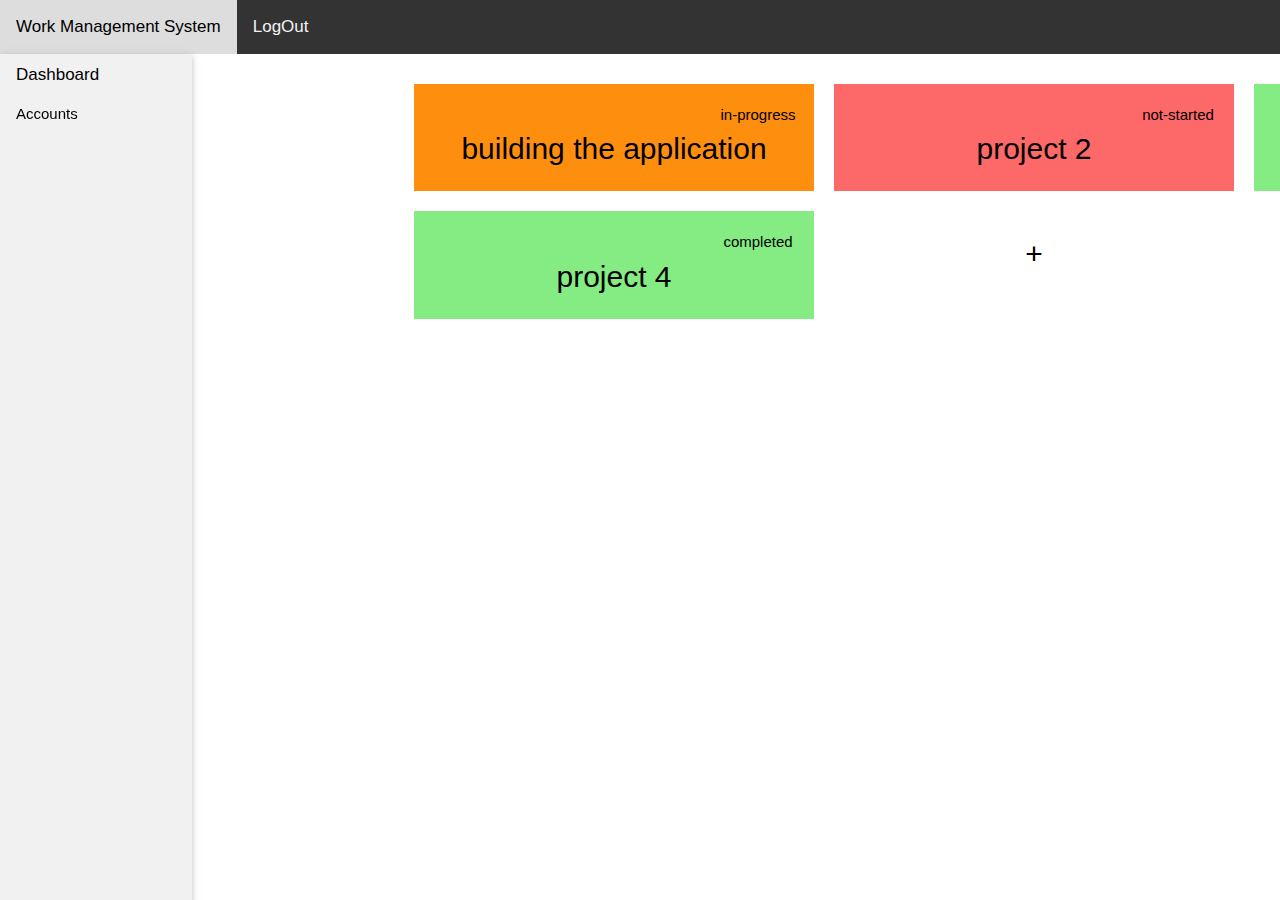
==== index.html @ 6da5d358 "push the skeleton code" ====
<!DOCTYPE html>
<html lang="en">
  <head>
    <meta charset="UTF-8" />
    <meta name="viewport" content="width=device-width, initial-scale=1.0" />
    <title>Document</title>
    <link rel="stylesheet" href="style.css" />
  </head>
  <body>
    <div class="topnav">
      <a onclick="gotoDashboard()">Work Management System</a>
      <a href="./loginPage.html">LogOut</a>
      </div>
    </div>

    <div
      class="w3-sidebar w3-bar-block w3-light-grey w3-card-2"
      style="width: 15%"
    >
      <a onclick="gotoDashboard()" class="w3-bar-item w3-button">Dashboard</a>

      <div class="w3-dropdown-hover">
        <button class="w3-button">
          Accounts
          <i class="fa fa-caret-down"></i>
        </button>

        <div class="w3-dropdown-content w3-bar-block">
          <a onclick="gotoAddAccounts()" class="w3-bar-item w3-button"
            >Add Empolyee</a
          >
          <a onclick="gotoViewAccounts()" class="w3-bar-item w3-button"
            >View Employee</a
          >
        </div>
      </div>
    </div>

    <div style="margin-left: 30%">
      <!-- Main dashboard --->

        <div class="grid-container">
          <div class="grid-item">1</div>
          <div class="grid-item">2</div>
          <div class="grid-item">3</div>
          <div class="grid-item">4</div>
          <div class="grid-item">5</div>
          <div class="grid-item">6</div>
          <div class="grid-item">7</div>
          <div class="grid-item">8</div>
          <div class="grid-item">9</div>
          <div
            onclick="createNewProjectCell()"
            id="addNewProject"
            class="grid-item"
          >
            +
          </div>
        </div>
      </div>
    </div>

    <script src="index.js"></script>
  </body>
</html>
---- style.css ----
body {
  margin: 0;
  font-family: Arial, Helvetica, sans-serif;
  font-size: ;
}

.topnav {
  overflow: hidden;
  background-color: #333;
}

.topnav a {
  float: left;
  color: #f2f2f2;
  text-align: center;
  padding: 14px 16px;
  text-decoration: none;
  font-size: 17px;
}

.topnav a:hover {
  background-color: #ddd;
  color: black;
}

.topnav a.active {
  background-color: #04aa6d;
  color: white;
}

/* W3.CSS 4.04 Apr 2017 by Jan Egil and Borge Refsnes */

html {
  box-sizing: border-box;
}

*,
*:before,
*:after {
  box-sizing: inherit;
}

/* Extract from normalize.css by Nicolas Gallagher and Jonathan Neal git.io/normalize */

html {
  -ms-text-size-adjust: 100%;
  -webkit-text-size-adjust: 100%;
}

body {
  margin: 0;
}

article,
aside,
details,
figcaption,
figure,
footer,
header,
main,
menu,
nav,
section,
summary {
  display: block;
}

audio,
canvas,
progress,
video {
  display: inline-block;
}

progress {
  vertical-align: baseline;
}

audio:not([controls]) {
  display: none;
  height: 0;
}

[hidden],
template {
  display: none;
}

a {
  background-color: transparent;
  -webkit-text-decoration-skip: objects;
}

a:active,
a:hover {
  outline-width: 0;
}

abbr[title] {
  border-bottom: none;
  text-decoration: underline;
  text-decoration: underline dotted;
}

dfn {
  font-style: italic;
}

mark {
  background: #ff0;
  color: #000;
}

small {
  font-size: 80%;
}

sub,
sup {
  font-size: 75%;
  line-height: 0;
  position: relative;
  vertical-align: baseline;
}

sub {
  bottom: -0.25em;
}

sup {
  top: -0.5em;
}

figure {
  margin: 1em 40px;
}

img {
  border-style: none;
}

svg:not(:root) {
  overflow: hidden;
}

code,
kbd,
pre,
samp {
  font-family: monospace, monospace;
  font-size: 1em;
}

hr {
  box-sizing: content-box;
  height: 0;
  overflow: visible;
}

button,
input,
select,
textarea {
  font: inherit;
  margin: 0;
}

optgroup {
  font-weight: bold;
}

button,
input {
  overflow: visible;
}

button,
select {
  text-transform: none;
}

/*
button,
html [type=button],
[type=reset],
[type=submit] {
    -webkit-appearance: button
}
*/

button::-moz-focus-inner,
[type="button"]::-moz-focus-inner,
[type="reset"]::-moz-focus-inner,
[type="submit"]::-moz-focus-inner {
  border-style: none;
  padding: 0;
}

button:-moz-focusring,
[type="button"]:-moz-focusring,
[type="reset"]:-moz-focusring,
[type="submit"]:-moz-focusring {
  outline: 1px dotted ButtonText;
}

fieldset {
  border: 1px solid #c0c0c0;
  margin: 0 2px;
  padding: 0.35em 0.625em 0.75em;
}

legend {
  color: inherit;
  display: table;
  max-width: 100%;
  padding: 0;
  white-space: normal;
}

textarea {
  overflow: auto;
}

[type="checkbox"],
[type="radio"] {
  padding: 0;
}

[type="number"]::-webkit-inner-spin-button,
[type="number"]::-webkit-outer-spin-button {
  height: auto;
}

[type="search"] {
  -webkit-appearance: textfield;
  outline-offset: -2px;
}

[type="search"]::-webkit-search-cancel-button,
[type="search"]::-webkit-search-decoration {
  -webkit-appearance: none;
}

::-webkit-input-placeholder {
  color: inherit;
  opacity: 0.54;
}

::-webkit-file-upload-button {
  -webkit-appearance: button;
  font: inherit;
}

/* End extract */

html,
body {
  font-family: Verdana, sans-serif;
  font-size: 15px;
  line-height: 1.5;
}

html {
  overflow-x: hidden;
}

h1 {
  font-size: 36px;
}

h2 {
  font-size: 30px;
}

h3 {
  font-size: 24px;
}

h4 {
  font-size: 20px;
}

h5 {
  font-size: 18px;
}

h6 {
  font-size: 16px;
}

.w3-serif {
  font-family: serif;
}

h1,
h2,
h3,
h4,
h5,
h6 {
  font-family: "Segoe UI", Arial, sans-serif;
  font-weight: 400;
  margin: 10px 0;
}

.text-area {
  width: 95%;
  height: 40px;
  padding-left: 10px;
  margin-left: 5px;
  margin-top: 20px;
  margin-bottom: 20px;
  border: 1px solid #ccc;
  border-radius: 10px;
  font-size: 16px;
  resize: none;
}
.w3-wide {
  letter-spacing: 4px;
}

.projectTime {
  font-size: 21px;
  color: #999;
}

hr {
  border: 0;
  border-top: 1px solid #eee;
  margin: 20px 0;
}

.w3-image {
  max-width: 100%;
  height: auto;
}

img {
  margin-bottom: -5px;
}

a {
  color: inherit;
}

.w3-table,
.w3-table-all {
  border-collapse: collapse;
  border-spacing: 0;
  width: 100%;
  display: table;
}

.w3-table-all {
  border: 1px solid #ccc;
}

.w3-bordered tr,
.w3-table-all tr {
  border-bottom: 1px solid #ddd;
}

.w3-striped tbody tr:nth-child(even) {
  background-color: #f1f1f1;
}

.w3-table-all tr:nth-child(odd) {
  background-color: #fff;
}

.w3-table-all tr:nth-child(even) {
  background-color: #f1f1f1;
}

.w3-hoverable tbody tr:hover,
.w3-ul.w3-hoverable li:hover {
  background-color: #ccc;
}

.w3-centered tr th,
.w3-centered tr td {
  text-align: center;
}

.w3-table td,
.w3-table th,
.w3-table-all td,
.w3-table-all th {
  padding: 8px 8px;
  display: table-cell;
  text-align: left;
  vertical-align: top;
}

.w3-table th:first-child,
.w3-table td:first-child,
.w3-table-all th:first-child,
.w3-table-all td:first-child {
  padding-left: 16px;
}

.w3-btn,
.w3-button {
  border: none;
  display: inline-block;
  outline: 0;
  padding: 8px 16px;
  vertical-align: middle;
  overflow: hidden;
  text-decoration: none;
  color: inherit;
  background-color: inherit;
  text-align: center;
  cursor: pointer;
  white-space: nowrap;
}

.w3-btn:hover {
  box-shadow: 0 8px 16px 0 rgba(0, 0, 0, 0.2), 0 6px 20px 0 rgba(0, 0, 0, 0.19);
}

.w3-btn,
.w3-button {
  -webkit-touch-callout: none;
  -webkit-user-select: none;
  -khtml-user-select: none;
  -moz-user-select: none;
  -ms-user-select: none;
  user-select: none;
}

.w3-disabled,
.w3-btn:disabled,
.w3-button:disabled {
  cursor: not-allowed;
  opacity: 0.3;
}

.w3-disabled *,
:disabled * {
  pointer-events: none;
}

.w3-btn.w3-disabled:hover,
.w3-btn:disabled:hover {
  box-shadow: none;
}

.w3-badge,
.w3-tag {
  background-color: #000;
  color: #fff;
  display: inline-block;
  padding-left: 8px;
  padding-right: 8px;
  text-align: center;
}

.w3-badge {
  border-radius: 50%;
}

.w3-ul {
  list-style-type: none;
  padding: 0;
  margin: 0;
}

.w3-ul li {
  padding: 8px 16px;
  border-bottom: 1px solid #ddd;
}

.w3-ul li:last-child {
  border-bottom: none;
}

.w3-tooltip,
.w3-display-container {
  position: relative;
}

.w3-tooltip .w3-text {
  display: none;
}

.w3-tooltip:hover .w3-text {
  display: inline-block;
}

.w3-ripple:active {
  opacity: 0.5;
}

.w3-ripple {
  transition: opacity 0s;
}

.w3-input {
  padding: 8px;
  display: block;
  border: none;
  border-bottom: 1px solid #ccc;
  width: 100%;
}

.w3-select {
  padding: 9px 0;
  width: 100%;
  border: none;
  border-bottom: 1px solid #ccc;
}

.w3-dropdown-click,
.w3-dropdown-hover {
  position: relative;
  display: inline-block;
  cursor: pointer;
}

.w3-dropdown-hover:hover .w3-dropdown-content {
  display: block;
  z-index: 1;
}

.w3-dropdown-hover:first-child,
.w3-dropdown-click:hover {
  color: #000;
}

.w3-dropdown-hover:hover > .w3-button:first-child,
.w3-dropdown-click:hover > .w3-button:first-child {
  background-color: #ccc;
  color: #000;
}

.w3-dropdown-content {
  cursor: auto;
  color: #000;
  background-color: #fff;
  display: none;
  position: absolute;
  min-width: 160px;
  margin: 0;
  padding: 0;
}

.w3-check,
.w3-radio {
  width: 24px;
  height: 24px;
  position: relative;
  top: 6px;
}

.w3-sidebar {
  height: 100%;
  width: 200px;
  background-color: #fff;
  position: fixed !important;
  z-index: 1;
  overflow: auto;
}

.w3-bar-block .w3-dropdown-hover,
.w3-bar-block .w3-dropdown-click {
  width: 100%;
}

.w3-bar-block .w3-dropdown-hover .w3-dropdown-content,
.w3-bar-block .w3-dropdown-click .w3-dropdown-content {
  min-width: 100%;
}

.w3-bar-block .w3-dropdown-hover .w3-button,
.w3-bar-block .w3-dropdown-click .w3-button {
  width: 100%;
  text-align: left;
  padding: 8px 16px;
}

.w3-main,
#main {
  transition: margin-left 0.4s;
}

.w3-modal {
  z-index: 3;
  display: none;
  padding-top: 100px;
  position: fixed;
  left: 0;
  top: 0;
  width: 100%;
  height: 100%;
  overflow: auto;
  background-color: rgb(0, 0, 0);
  background-color: rgba(0, 0, 0, 0.4);
}

.w3-modal-content {
  margin: auto;
  background-color: #fff;
  position: relative;
  padding: 0;
  outline: 0;
  width: 600px;
}

.w3-bar {
  width: 100%;
  overflow: hidden;
}

.w3-center .w3-bar {
  display: inline-block;
  width: auto;
}

.w3-bar .w3-bar-item {
  padding: 8px 16px;
  float: left;
  width: auto;
  border: none;
  outline: none;
  display: block;
}

.w3-bar .w3-dropdown-hover,
.w3-bar .w3-dropdown-click {
  position: static;
  float: left;
}

.w3-bar .w3-button {
  white-space: normal;
}

.w3-bar-block .w3-bar-item {
  font-size: 17px;
  font-family: "Roboto", sans-serif;
  width: 100%;
  display: block;
  padding: 8px 16px;
  text-align: left;
  border: none;
  border-radius: 10px;
  outline: none;
  white-space: normal;
  float: none;
}

.w3-bar-block.w3-center .w3-bar-item {
  text-align: center;
}

.w3-block {
  display: block;
  width: 100%;
}

.w3-responsive {
  overflow-x: auto;
}

.w3-container:after,
.w3-container:before,
.w3-panel:after,
.w3-panel:before,
.w3-row:after,
.w3-row:before,
.w3-row-padding:after,
.w3-row-padding:before,
.w3-cell-row:before,
.w3-cell-row:after,
.w3-clear:after,
.w3-clear:before,
.w3-bar:before,
.w3-bar:after {
  content: "";
  display: table;
  clear: both;
}

.w3-col,
.w3-half,
.w3-third,
.w3-twothird,
.w3-threequarter,
.w3-quarter {
  float: left;
  width: 100%;
}

.w3-col.s1 {
  width: 8.33333%;
}

.w3-col.s2 {
  width: 16.66666%;
}

.w3-col.s3 {
  width: 24.99999%;
}

.w3-col.s4 {
  width: 33.33333%;
}

.w3-col.s5 {
  width: 41.66666%;
}

.w3-col.s6 {
  width: 49.99999%;
}

.w3-col.s7 {
  width: 58.33333%;
}

.w3-col.s8 {
  width: 66.66666%;
}

.w3-col.s9 {
  width: 74.99999%;
}

.w3-col.s10 {
  width: 83.33333%;
}

.w3-col.s11 {
  width: 91.66666%;
}

.w3-col.s12 {
  width: 99.99999%;
}

@media (min-width: 601px) {
  .w3-col.m1 {
    width: 8.33333%;
  }
  .w3-col.m2 {
    width: 16.66666%;
  }
  .w3-col.m3,
  .w3-quarter {
    width: 24.99999%;
  }
  .w3-col.m4,
  .w3-third {
    width: 33.33333%;
  }
  .w3-col.m5 {
    width: 41.66666%;
  }
  .w3-col.m6,
  .w3-half {
    width: 49.99999%;
  }
  .w3-col.m7 {
    width: 58.33333%;
  }
  .w3-col.m8,
  .w3-twothird {
    width: 66.66666%;
  }
  .w3-col.m9,
  .w3-threequarter {
    width: 74.99999%;
  }
  .w3-col.m10 {
    width: 83.33333%;
  }
  .w3-col.m11 {
    width: 91.66666%;
  }
  .w3-col.m12 {
    width: 99.99999%;
  }
}

@media (min-width: 993px) {
  .w3-col.l1 {
    width: 8.33333%;
  }
  .w3-col.l2 {
    width: 16.66666%;
  }
  .w3-col.l3 {
    width: 24.99999%;
  }
  .w3-col.l4 {
    width: 33.33333%;
  }
  .w3-col.l5 {
    width: 41.66666%;
  }
  .w3-col.l6 {
    width: 49.99999%;
  }
  .w3-col.l7 {
    width: 58.33333%;
  }
  .w3-col.l8 {
    width: 66.66666%;
  }
  .w3-col.l9 {
    width: 74.99999%;
  }
  .w3-col.l10 {
    width: 83.33333%;
  }
  .w3-col.l11 {
    width: 91.66666%;
  }
  .w3-col.l12 {
    width: 99.99999%;
  }
}

.w3-content {
  max-width: 980px;
  margin: auto;
}

.w3-rest {
  overflow: hidden;
}

.w3-cell-row {
  display: table;
  width: 100%;
}

.w3-cell {
  display: table-cell;
}

.w3-cell-top {
  vertical-align: top;
}

.w3-cell-middle {
  vertical-align: middle;
}

.w3-cell-bottom {
  vertical-align: bottom;
}

.w3-hide {
  display: none !important;
}

.w3-show-block,
.w3-show {
  display: block !important;
}

.w3-show-inline-block {
  display: inline-block !important;
}

@media (max-width: 600px) {
  .w3-modal-content {
    margin: 0 10px;
    width: auto !important;
  }
  .w3-modal {
    padding-top: 30px;
  }
  .w3-dropdown-hover.w3-mobile .w3-dropdown-content,
  .w3-dropdown-click.w3-mobile .w3-dropdown-content {
    position: relative;
  }
  .w3-hide-small {
    display: none !important;
  }
  .w3-mobile {
    display: block;
    width: 100% !important;
  }
  .w3-bar-item.w3-mobile,
  .w3-dropdown-hover.w3-mobile,
  .w3-dropdown-click.w3-mobile {
    text-align: center;
  }
  .w3-dropdown-hover.w3-mobile,
  .w3-dropdown-hover.w3-mobile .w3-btn,
  .w3-dropdown-hover.w3-mobile .w3-button,
  .w3-dropdown-click.w3-mobile,
  .w3-dropdown-click.w3-mobile .w3-btn,
  .w3-dropdown-click.w3-mobile .w3-button {
    width: 100%;
  }
}

@media (max-width: 768px) {
  .w3-modal-content {
    width: 500px;
  }
  .w3-modal {
    padding-top: 50px;
  }
}

@media (min-width: 993px) {
  .w3-modal-content {
    width: 1000px;
  }
  .w3-hide-large {
    display: none !important;
  }
  .w3-sidebar.w3-collapse {
    display: block !important;
  }
}

@media (max-width: 992px) and (min-width: 601px) {
  .w3-hide-medium {
    display: none !important;
  }
}

@media (max-width: 992px) {
  .w3-sidebar.w3-collapse {
    display: none;
  }
  .w3-main {
    margin-left: 0 !important;
    margin-right: 0 !important;
  }
}

.w3-top,
.w3-bottom {
  position: fixed;
  width: 100%;
  z-index: 1;
}

.w3-top {
  top: 0;
}

.w3-bottom {
  bottom: 0;
}

.w3-overlay {
  position: fixed;
  display: none;
  width: 100%;
  height: 100%;
  top: 0;
  left: 0;
  right: 0;
  bottom: 0;
  background-color: rgba(0, 0, 0, 0.5);
  z-index: 2;
}

.w3-display-topleft {
  position: absolute;
  left: 0;
  top: 0;
}

.w3-display-topright {
  position: absolute;
  right: 0;
  top: 0;
}

.w3-display-bottomleft {
  position: absolute;
  left: 0;
  bottom: 0;
}

.w3-display-bottomright {
  position: absolute;
  right: 0;
  bottom: 0;
}

.w3-display-middle {
  position: absolute;
  top: 50%;
  left: 50%;
  transform: translate(-50%, -50%);
  -ms-transform: translate(-50%, -50%);
}

.w3-display-left {
  position: absolute;
  top: 50%;
  left: 0%;
  transform: translate(0%, -50%);
  -ms-transform: translate(-0%, -50%);
}

.w3-display-right {
  position: absolute;
  top: 50%;
  right: 0%;
  transform: translate(0%, -50%);
  -ms-transform: translate(0%, -50%);
}

.w3-display-topmiddle {
  position: absolute;
  left: 50%;
  top: 0;
  transform: translate(-50%, 0%);
  -ms-transform: translate(-50%, 0%);
}

.w3-display-bottommiddle {
  position: absolute;
  left: 50%;
  bottom: 0;
  transform: translate(-50%, 0%);
  -ms-transform: translate(-50%, 0%);
}

.w3-display-container:hover .w3-display-hover {
  display: block;
}

.w3-display-container:hover span.w3-display-hover {
  display: inline-block;
}

.w3-display-hover {
  display: none;
}

.w3-display-position {
  position: absolute;
}

.w3-circle {
  border-radius: 50%;
}

.w3-round-small {
  border-radius: 2px;
}

.w3-round,
.w3-round-medium {
  border-radius: 4px;
}

.w3-round-large {
  border-radius: 8px;
}

.w3-round-xlarge {
  border-radius: 16px;
}

.w3-round-xxlarge {
  border-radius: 32px;
}

.w3-row-padding,
.w3-row-padding > .w3-half,
.w3-row-padding > .w3-third,
.w3-row-padding > .w3-twothird,
.w3-row-padding > .w3-threequarter,
.w3-row-padding > .w3-quarter,
.w3-row-padding > .w3-col {
  padding: 0 8px;
}

.w3-container,
.w3-panel {
  padding: 0.01em 16px;
}

.w3-panel {
  margin-top: 16px;
  margin-bottom: 16px;
}

.w3-code,
.w3-codespan {
  font-family: Consolas, "courier new";
  font-size: 16px;
}

.w3-code {
  width: auto;
  background-color: #fff;
  padding: 8px 12px;
  border-left: 4px solid #4caf50;
  word-wrap: break-word;
}

.w3-codespan {
  color: crimson;
  background-color: #f1f1f1;
  padding-left: 4px;
  padding-right: 4px;
  font-size: 110%;
}

.w3-card,
.w3-card-2 {
  box-shadow: 0 2px 5px 0 rgba(0, 0, 0, 0.16), 0 2px 10px 0 rgba(0, 0, 0, 0.12);
}

.w3-card-4,
.w3-hover-shadow:hover {
  box-shadow: 0 4px 10px 0 rgba(0, 0, 0, 0.2), 0 4px 20px 0 rgba(0, 0, 0, 0.19);
}

.w3-spin {
  animation: w3-spin 2s infinite linear;
}

@keyframes w3-spin {
  0% {
    transform: rotate(0deg);
  }
  100% {
    transform: rotate(359deg);
  }
}

.w3-animate-fading {
  animation: fading 10s infinite;
}

@keyframes fading {
  0% {
    opacity: 0;
  }
  50% {
    opacity: 1;
  }
  100% {
    opacity: 0;
  }
}

.w3-animate-opacity {
  animation: opac 0.8s;
}

@keyframes opac {
  from {
    opacity: 0;
  }
  to {
    opacity: 1;
  }
}

.w3-animate-top {
  position: relative;
  animation: animatetop 0.4s;
}

@keyframes animatetop {
  from {
    top: -300px;
    opacity: 0;
  }
  to {
    top: 0;
    opacity: 1;
  }
}

.w3-animate-left {
  position: relative;
  animation: animateleft 0.4s;
}

@keyframes animateleft {
  from {
    left: -300px;
    opacity: 0;
  }
  to {
    left: 0;
    opacity: 1;
  }
}

.w3-animate-right {
  position: relative;
  animation: animateright 0.4s;
}

@keyframes animateright {
  from {
    right: -300px;
    opacity: 0;
  }
  to {
    right: 0;
    opacity: 1;
  }
}

.w3-animate-bottom {
  position: relative;
  animation: animatebottom 0.4s;
}

@keyframes animatebottom {
  from {
    bottom: -300px;
    opacity: 0;
  }
  to {
    bottom: 0;
    opacity: 1;
  }
}

.w3-animate-zoom {
  animation: animatezoom 0.6s;
}

@keyframes animatezoom {
  from {
    transform: scale(0);
  }
  to {
    transform: scale(1);
  }
}

.w3-animate-input {
  transition: width 0.4s ease-in-out;
}

.w3-animate-input:focus {
  width: 100% !important;
}

.w3-opacity,
.w3-hover-opacity:hover {
  opacity: 0.6;
}

.w3-opacity-off,
.w3-hover-opacity-off:hover {
  opacity: 1;
}

.w3-opacity-max {
  opacity: 0.25;
}

.w3-opacity-min {
  opacity: 0.75;
}

.w3-greyscale-max,
.w3-grayscale-max,
.w3-hover-greyscale:hover,
.w3-hover-grayscale:hover {
  filter: grayscale(100%);
}

.w3-greyscale,
.w3-grayscale {
  filter: grayscale(75%);
}

.w3-greyscale-min,
.w3-grayscale-min {
  filter: grayscale(50%);
}

.w3-sepia {
  filter: sepia(75%);
}

.w3-sepia-max,
.w3-hover-sepia:hover {
  filter: sepia(100%);
}

.w3-sepia-min {
  filter: sepia(50%);
}

.w3-tiny {
  font-size: 10px !important;
}

.w3-small {
  font-size: 12px !important;
}

.w3-medium {
  font-size: 15px !important;
}

.w3-large {
  font-size: 18px !important;
}

.w3-xlarge {
  font-size: 24px !important;
}

.w3-xxlarge {
  font-size: 36px !important;
}

.w3-xxxlarge {
  font-size: 48px !important;
}

.w3-jumbo {
  font-size: 64px !important;
}

.w3-left-align {
  text-align: left !important;
}

.w3-right-align {
  text-align: right !important;
}

.w3-justify {
  text-align: justify !important;
}

.w3-center {
  text-align: center !important;
}

.w3-border-0 {
  border: 0 !important;
}

.w3-border {
  border: 1px solid #ccc !important;
}

.w3-border-top {
  border-top: 1px solid #ccc !important;
}

.w3-border-bottom {
  border-bottom: 1px solid #ccc !important;
}

.w3-border-left {
  border-left: 1px solid #ccc !important;
}

.w3-border-right {
  border-right: 1px solid #ccc !important;
}

.w3-topbar {
  border-top: 6px solid #ccc !important;
}

.w3-bottombar {
  border-bottom: 6px solid #ccc !important;
}

.w3-leftbar {
  border-left: 6px solid #ccc !important;
}

.w3-rightbar {
  border-right: 6px solid #ccc !important;
}

.w3-section,
.w3-code {
  margin-top: 16px !important;
  margin-bottom: 16px !important;
}

.w3-margin {
  margin: 16px !important;
}

.w3-margin-top {
  margin-top: 16px !important;
}

.w3-margin-bottom {
  margin-bottom: 16px !important;
}

.w3-margin-left {
  margin-left: 16px !important;
}

.w3-margin-right {
  margin-right: 16px !important;
}

.w3-padding-small {
  padding: 4px 8px !important;
}

.w3-padding {
  padding: 8px 16px !important;
}

.w3-padding-large {
  padding: 12px 24px !important;
}

.w3-padding-16 {
  padding-top: 16px !important;
  padding-bottom: 16px !important;
}

.w3-padding-24 {
  padding-top: 24px !important;
  padding-bottom: 24px !important;
}

.w3-padding-32 {
  padding-top: 32px !important;
  padding-bottom: 32px !important;
}

.w3-padding-48 {
  padding-top: 48px !important;
  padding-bottom: 48px !important;
}

.w3-padding-64 {
  padding-top: 64px !important;
  padding-bottom: 64px !important;
}

.w3-left {
  float: left !important;
}

.w3-right {
  float: right !important;
}

.w3-button:hover {
  color: #000 !important;
  background-color: #ccc !important;
}

.w3-transparent,
.w3-hover-none:hover {
  background-color: transparent !important;
}

.w3-hover-none:hover {
  box-shadow: none !important;
}

/* Colors */

.w3-amber,
.w3-hover-amber:hover {
  color: #000 !important;
  background-color: #ffc107 !important;
}

.w3-aqua,
.w3-hover-aqua:hover {
  color: #000 !important;
  background-color: #00ffff !important;
}

.w3-blue,
.w3-hover-blue:hover {
  color: #fff !important;
  background-color: #2196f3 !important;
}

.w3-light-blue,
.w3-hover-light-blue:hover {
  color: #000 !important;
  background-color: #87ceeb !important;
}

.w3-brown,
.w3-hover-brown:hover {
  color: #fff !important;
  background-color: #795548 !important;
}

.w3-cyan,
.w3-hover-cyan:hover {
  color: #000 !important;
  background-color: #00bcd4 !important;
}

.w3-blue-grey,
.w3-hover-blue-grey:hover,
.w3-blue-gray,
.w3-hover-blue-gray:hover {
  color: #fff !important;
  background-color: #607d8b !important;
}

.w3-green,
.w3-hover-green:hover {
  color: #fff !important;
  background-color: #4caf50 !important;
}

.w3-light-green,
.w3-hover-light-green:hover {
  color: #000 !important;
  background-color: #8bc34a !important;
}

.w3-indigo,
.w3-hover-indigo:hover {
  color: #fff !important;
  background-color: #3f51b5 !important;
}

.w3-khaki,
.w3-hover-khaki:hover {
  color: #000 !important;
  background-color: #f0e68c !important;
}

.w3-lime,
.w3-hover-lime:hover {
  color: #000 !important;
  background-color: #cddc39 !important;
}

.w3-orange,
.w3-hover-orange:hover {
  color: #000 !important;
  background-color: #ff9800 !important;
}

.w3-deep-orange,
.w3-hover-deep-orange:hover {
  color: #fff !important;
  background-color: #ff5722 !important;
}

.w3-pink,
.w3-hover-pink:hover {
  color: #fff !important;
  background-color: #e91e63 !important;
}

.w3-purple,
.w3-hover-purple:hover {
  color: #fff !important;
  background-color: #9c27b0 !important;
}

.w3-deep-purple,
.w3-hover-deep-purple:hover {
  color: #fff !important;
  background-color: #673ab7 !important;
}

.w3-red,
.w3-hover-red:hover {
  color: #fff !important;
  background-color: #f44336 !important;
}

.w3-sand,
.w3-hover-sand:hover {
  color: #000 !important;
  background-color: #fdf5e6 !important;
}

.w3-teal,
.w3-hover-teal:hover {
  color: #fff !important;
  background-color: #009688 !important;
}

.w3-yellow,
.w3-hover-yellow:hover {
  color: #000 !important;
  background-color: #ffeb3b !important;
}

.w3-white,
.w3-hover-white:hover {
  color: #000 !important;
  background-color: #fff !important;
}

.w3-black,
.w3-hover-black:hover {
  color: #fff !important;
  background-color: #000 !important;
}

.w3-grey,
.w3-hover-grey:hover,
.w3-gray,
.w3-hover-gray:hover {
  color: #000 !important;
  background-color: rgb(243, 165, 64) !important;
}

.w3-light-grey,
.w3-hover-light-grey:hover,
.w3-light-gray,
.w3-hover-light-gray:hover {
  color: #000 !important;
  background-color: #f1f1f1 !important;
}

.w3-dark-grey,
.w3-hover-dark-grey:hover,
.w3-dark-gray,
.w3-hover-dark-gray:hover {
  color: #fff !important;
  background-color: #616161 !important;
}

.w3-pale-red,
.w3-hover-pale-red:hover {
  color: #000 !important;
  background-color: #ffdddd !important;
}

.w3-pale-green,
.w3-hover-pale-green:hover {
  color: #000 !important;
  background-color: #ddffdd !important;
}

.w3-pale-yellow,
.w3-hover-pale-yellow:hover {
  color: #000 !important;
  background-color: #ffffcc !important;
}

.w3-pale-blue,
.w3-hover-pale-blue:hover {
  color: #000 !important;
  background-color: #ddffff !important;
}

.text {
  color: #000;
  font-size: 15px;
  font-family: "Roboto", sans-serif;
  font-weight: bold;
  padding-right: 10px;
}
.w3-text-red,
.w3-hover-text-red:hover {
  color: #f44336 !important;
}

.w3-text-green,
.w3-hover-text-green:hover {
  color: #4caf50 !important;
}

.w3-text-blue,
.w3-hover-text-blue:hover {
  color: #2196f3 !important;
}

.w3-text-yellow,
.w3-hover-text-yellow:hover {
  color: #ffeb3b !important;
}

.w3-text-white,
.w3-hover-text-white:hover {
  color: #fff !important;
}

.w3-text-black,
.w3-hover-text-black:hover {
  color: #000 !important;
}

.w3-text-grey,
.w3-hover-text-grey:hover,
.w3-text-gray,
.w3-hover-text-gray:hover {
  color: #757575 !important;
}

.w3-text-amber {
  color: #ffc107 !important;
}

.w3-text-aqua {
  color: #00ffff !important;
}

.w3-text-light-blue {
  color: #87ceeb !important;
}

.w3-text-brown {
  color: #795548 !important;
}

.w3-text-cyan {
  color: #00bcd4 !important;
}

.w3-text-blue-grey,
.w3-text-blue-gray {
  color: #607d8b !important;
}

.w3-text-light-green {
  color: #8bc34a !important;
}

.w3-text-indigo {
  color: #3f51b5 !important;
}

.w3-text-khaki {
  color: #b4aa50 !important;
}

.w3-text-lime {
  color: #cddc39 !important;
}

.w3-text-orange {
  color: #ff9800 !important;
}

.w3-text-deep-orange {
  color: #ff5722 !important;
}

.w3-text-pink {
  color: #e91e63 !important;
}

.w3-text-purple {
  color: #9c27b0 !important;
}

.w3-text-deep-purple {
  color: #673ab7 !important;
}

.w3-text-sand {
  color: #fdf5e6 !important;
}

.w3-text-teal {
  color: #009688 !important;
}

.w3-text-light-grey,
.w3-hover-text-light-grey:hover,
.w3-text-light-gray,
.w3-hover-text-light-gray:hover {
  color: #f1f1f1 !important;
}

.w3-text-dark-grey,
.w3-hover-text-dark-grey:hover,
.w3-text-dark-gray,
.w3-hover-text-dark-gray:hover {
  color: #3a3a3a !important;
}

.w3-border-red,
.w3-hover-border-red:hover {
  border-color: #f44336 !important;
}

.w3-border-green,
.w3-hover-border-green:hover {
  border-color: #4caf50 !important;
}

.w3-border-blue,
.w3-hover-border-blue:hover {
  border-color: #acbbc7 !important;
}

.w3-border-yellow,
.w3-hover-border-yellow:hover {
  border-color: #ffeb3b !important;
}

.w3-border-white,
.w3-hover-border-white:hover {
  border-color: #fff !important;
}

.w3-border-black,
.w3-hover-border-black:hover {
  border-color: #000 !important;
}

.w3-border-grey,
.w3-hover-border-grey:hover,
.w3-border-gray,
.w3-hover-border-gray:hover {
  border-color: #bbb !important;
}
.grid-container {
  display: grid;
  grid-template-columns: auto auto auto;
  background-color: white;
  padding: 20px;
}
.grid-item {
  background-color: rgba(255, 255, 255, 0.8);
  padding: 20px;
  font-size: 30px;
  text-align: center;
  margin: 10px;
  width: 400px;
}
#projectContainer {
  margin: 0;
  position: absolute;
  top: 50%;
  left: 50%;
  transform: translate(-20%, -50%);
  height: 500px;
  width: 900px;

  display: grid;
  grid-template-rows: 20% 80%;
  background-color: #e5e5e5;
}

#vertical-split {
  display: grid;
  grid-template-columns: 50% 50%;
}

#vertical-split #topBarLeft {
  border-right: 2px solid rgba(0, 0, 0, 0.8);
}
#vertical-split #projectInfoArea {
  border-right: 2px solid rgba(0, 0, 0, 0.8);
}
.grid-item-projectView {
  background-color: rgba(255, 255, 255, 0.8);
  border: 1px solid rgba(0, 0, 0, 0.8);
  font-size: 20px;
}

.project-status-btn {
  background-color: #f39f21;
  color: white;
  border-radius: 10px;
  width: 160px;
  padding: 10px;
  text-align: center;
  text-decoration: none;
  display: inline-block;
  font-size: 16px;
  margin: 4px 2px;
  cursor: pointer;
}

#subtask-progress-container {
  display: flex;
  height: 100px;
  padding-top: 20px;
}

#progress-bar-container {
  width: 100%;
  height: 24px;
  margin-right: 10px;
  background-color: rgb(133, 132, 132);
  border-radius: 30px;
}
#subtask-progress-bar-container {
  width: 180px;
  height: 100%;
  margin-right: 10px;
  background-color: rgb(131, 130, 130);
  border-radius: 30px;
}

#subtask-detail-container {
  display: flex;
  height: 24px;
  margin-bottom: 10px;
}

#subtask-asignee-list {
  display: flex;
}

#subtask-list {
  display: flex;
  flex-direction: column;
  overflow-y: scroll;
  height: 200px;
}

#projectCommentsArea {
  display: grid;
  grid-template-rows: 80% 30%;
}

#task-comments-list {
  overflow-y: scroll;
  font-size: 16px;
  font-family: Arial, sans-serif;
}

#comment-container {
  display: flex;
  flex-direction: column;
}

#comment-box {
  display: grid;
  grid-template-columns: 20% 80%;
  background-color: rgb(255, 255, 255);
  width: max-content;
}

#subtask-name {
  overflow-y: hidden;
}

#status-in-progress {
  background-color: #fe8f0e;
}

#status-not-started {
  background-color: #fd6969;
}

#status-completed {
  background-color: #84ec82;
}

#project-status-text {
  font-size: 15px;
  right: -40%;
  position: relative;
}
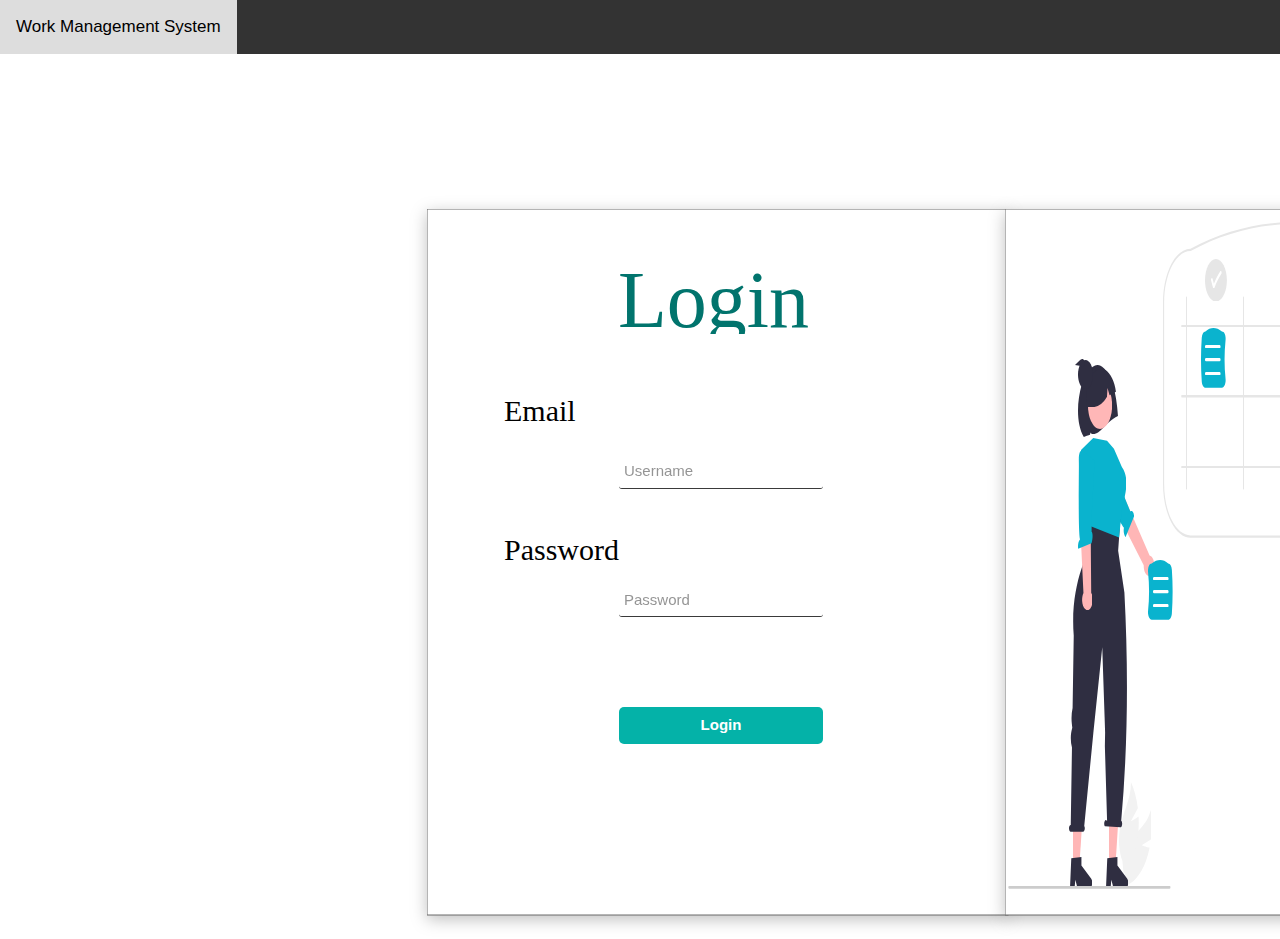
==== commit 530afa18: "Added the some commits" ====
--- a/index.html
+++ b/index.html
@@ -4,62 +4,323 @@
     <meta charset="UTF-8" />
     <meta name="viewport" content="width=device-width, initial-scale=1.0" />
     <title>Document</title>
-    <link rel="stylesheet" href="style.css" />
+    <link rel="stylesheet" href="style.css">
+    <link rel="stylesheet" href="login_style.css">
+
   </head>
   <body>
-    <div class="topnav">
-      <a onclick="gotoDashboard()">Work Management System</a>
-      <a href="./loginPage.html">LogOut</a>
-      </div>
-    </div>
-
-    <div
-      class="w3-sidebar w3-bar-block w3-light-grey w3-card-2"
-      style="width: 15%"
-    >
-      <a onclick="gotoDashboard()" class="w3-bar-item w3-button">Dashboard</a>
-
-      <div class="w3-dropdown-hover">
-        <button class="w3-button">
-          Accounts
-          <i class="fa fa-caret-down"></i>
-        </button>
-
-        <div class="w3-dropdown-content w3-bar-block">
-          <a onclick="gotoAddAccounts()" class="w3-bar-item w3-button"
-            >Add Empolyee</a
-          >
-          <a onclick="gotoViewAccounts()" class="w3-bar-item w3-button"
-            >View Employee</a
-          >
-        </div>
-      </div>
-    </div>
-
-    <div style="margin-left: 30%">
-      <!-- Main dashboard --->
-
-        <div class="grid-container">
-          <div class="grid-item">1</div>
-          <div class="grid-item">2</div>
-          <div class="grid-item">3</div>
-          <div class="grid-item">4</div>
-          <div class="grid-item">5</div>
-          <div class="grid-item">6</div>
-          <div class="grid-item">7</div>
-          <div class="grid-item">8</div>
-          <div class="grid-item">9</div>
-          <div
-            onclick="createNewProjectCell()"
-            id="addNewProject"
-            class="grid-item"
-          >
-            +
-          </div>
-        </div>
-      </div>
-    </div>
-
-    <script src="index.js"></script>
-  </body>
+
+<div class="topnav">
+  <a >Work Management System</a>
+</div>
+
+<!-- Main content area --->
+<div class="w3-container" style="margin-left: 300px" >
+
+	<div id="Group_31">
+		<svg class="Rectangle_57">
+			<rect id="Rectangle_57" rx="0" ry="0" x="0" y="0" width="581" height="706">
+			</rect>
+		</svg>
+		<svg class="Rectangle_61">
+			<rect id="Rectangle_61" rx="0" ry="0" x="0" y="0" width="581" height="706">
+			</rect>
+		</svg>
+		<div id="Login">
+			<span>Login</span>
+		</div>
+		<div id="Email">
+			<span>Email</span>
+		</div>
+		<div id="Password">
+			<span>Password</span>
+		</div>
+		<div onclick="application.goToTargetView(event)" id="Login_bh">
+			<span>Login</span>
+		</div>
+		<div id="undraw_our_solution_re_8yk6_1">
+			<svg class="Vector" viewBox="0 0 28.73 76.306">
+				<path id="Vector" d="M 18.63319969177246 35.13981628417969 L 27.91582870483398 29.4108715057373 C 29.07266807556152 19.71793174743652 28.99590492248535 9.622122764587402 27.69220924377441 0 C 23.9629020690918 16.13314437866211 13.02170467376709 20.08587265014648 6.787727355957031 32.96277618408203 C 4.8592209815979 37.00793838500977 3.423288106918335 41.84558486938477 2.586359977722168 47.11724853515625 C 1.749431729316711 52.38891220092773 1.532955408096313 57.95943832397461 1.95296847820282 63.41600799560547 L 0 76.30572509765625 C 4.561264038085938 75.54749298095703 8.983828544616699 72.87434387207031 12.96297645568848 68.47045135498047 C 16.94212532043457 64.06655120849609 20.38325309753418 58.03662109375 23.04929542541504 50.79607772827148 C 24.52425575256348 46.70531845092773 25.72857856750488 42.26948547363281 26.63382720947266 37.59321594238281 C 22.67515563964844 36.82211685180664 18.63319969177246 35.13981628417969 18.63319969177246 35.13981628417969 Z">
+				</path>
+			</svg>
+			<svg class="Vector_bk" viewBox="0 0 28.73 76.306">
+				<path id="Vector_bk" d="M 10.09696960449219 35.13981628417969 L 0.814329206943512 29.4108715057373 C -0.3425097167491913 19.71792984008789 -0.265749454498291 9.622122764587402 1.037949681282043 0 C 4.767255306243896 16.13314437866211 15.70847225189209 20.08587265014648 21.94245719909668 32.96277618408203 C 23.8709659576416 37.00793838500977 25.3069019317627 41.84558486938477 26.14383125305176 47.11724853515625 C 26.98075866699219 52.38891220092773 27.19723701477051 57.95944213867188 26.77722358703613 63.41600799560547 L 28.73019409179688 76.30572509765625 C 24.16892433166504 75.54749298095703 19.7463550567627 72.87434387207031 15.76720142364502 68.47045135498047 C 11.78804779052734 64.06655120849609 8.346879959106445 58.03662109375 5.680834293365479 50.79607772827148 C 4.205870628356934 46.70531845092773 3.001584053039551 42.26948547363281 2.096333265304565 37.59321594238281 C 6.055015087127686 36.82211685180664 10.09696960449219 35.13981628417969 10.09696960449219 35.13981628417969 Z">
+				</path>
+			</svg>
+			<svg class="Vector_bl" viewBox="0 0 19.749 92.326">
+				<path id="Vector_bl" d="M 11.86667728424072 39.31217956542969 L 18.86182594299316 26.12997627258301 C 17.67540168762207 16.45057678222656 15.29248237609863 7.480975151062012 11.91999912261963 0 C 12.28019905090332 17.67578506469727 3.393420934677124 30.70741653442383 0.7654097080230713 47.64202880859375 C -0.03344272449612617 52.93600082397461 -0.2097604274749756 58.51187133789062 0.2495396584272385 63.95643997192383 C 0.7088397145271301 69.40100860595703 1.791976690292358 74.57470703125 3.418678998947144 79.09410858154297 L 4.62530517578125 92.32562255859375 C 8.534031867980957 87.68911743164062 11.87966823577881 81.458984375 14.4317045211792 74.06456756591797 C 16.98373985290527 66.67014312744141 18.68150901794434 58.2872200012207 19.40803146362305 49.4932746887207 C 19.79048919677734 44.55204010009766 19.85160064697266 39.53677368164062 19.58992958068848 34.56582641601562 C 15.87001705169678 37.3106575012207 11.86667728424072 39.31217956542969 11.86667728424072 39.31217956542969 Z">
+				</path>
+			</svg>
+			<svg class="Vector_bm" viewBox="0 0 44.318 90.014">
+				<path id="Vector_bm" d="M 39.68574905395508 89.92305755615234 C 38.92160797119141 90.12232971191406 38.14431762695312 89.99321746826172 37.40859985351562 89.54477691650391 C 36.67288589477539 89.09633636474609 35.99664688110352 88.33948516845703 35.42753219604492 87.32755279541016 C 34.85841751098633 86.31562805175781 34.41026306152344 85.07321166992188 34.1146354675293 83.68784332275391 C 33.81900405883789 82.30247497558594 33.68310546875 80.80785369873047 33.71648025512695 79.30924224853516 L 0 12.74914932250977 L 9.412286758422852 0 L 39.5948371887207 69.435302734375 C 40.88509368896484 69.71126556396484 42.07851409912109 70.89852905273438 42.94892501831055 72.77205657958984 C 43.81933975219727 74.64558410644531 44.3062744140625 77.07521820068359 44.31748199462891 79.60060119628906 C 44.32869338989258 82.12599182128906 43.86338806152344 84.5716552734375 43.00973510742188 86.47415161132812 C 42.15608215332031 88.37664794921875 40.9734001159668 89.60381317138672 39.68578720092773 89.923095703125 L 39.68574905395508 89.92305755615234 Z">
+				</path>
+			</svg>
+			<svg class="Vector_bn" viewBox="0 0 35.08 78.113">
+				<path id="Vector_bn" d="M 0.7118257880210876 11.20454788208008 C 0.7118257880210876 11.20454788208008 -1.677775979042053 13.99120140075684 2.299538373947144 22.47686767578125 C 5.483666896820068 29.27028465270996 19.37837600708008 61.93275451660156 24.92450904846191 68.75209045410156 C 24.62346649169922 70.44263458251953 24.62007141113281 72.27999877929688 24.91484260559082 73.97472381591797 C 25.20961380004883 75.66945648193359 25.78580665588379 77.12520599365234 26.55264282226562 78.11264038085938 L 35.07978057861328 57.40902328491211 C 34.59265518188477 51.47306823730469 32.53562927246094 51.77625274658203 31.38008499145508 52.49710083007812 L 26.03009605407715 39.55852127075195 L 13.90839290618896 0 L 2.420750617980957 9.130633354187012 L 0.7118257880210876 11.20454788208008 Z">
+				</path>
+			</svg>
+			<svg class="Vector_bo" viewBox="0 0 9.382 47.703">
+				<path id="Vector_bo" d="M 0 47.70269775390625 L 6.356636524200439 47.70269775390625 L 9.381767272949219 0 L 0 0 L 0 47.70269775390625 Z">
+				</path>
+			</svg>
+			<svg class="Vector_bp" viewBox="0 0 22.264 31.077">
+				<path id="Vector_bp" d="M 1.280463933944702 1.179268598556519 L 11.4356517791748 0 L 11.4356517791748 8.465170860290527 L 21.09044456481934 21.43842506408691 C 21.56733894348145 22.07906341552734 21.92649078369141 22.99954986572266 22.11547088623047 24.06544876098633 C 22.3044490814209 25.13134956359863 22.31335639953613 26.28683662414551 22.14089202880859 27.36328506469727 C 21.96842765808105 28.43973159790039 21.62363052368164 29.38074111938477 21.15682411193848 30.04891777038574 C 20.69001960754395 30.71709442138672 20.12565803527832 31.07745552062988 19.54613304138184 31.077392578125 L 7.456026554107666 31.077392578125 L 5.372110366821289 22.7039966583252 L 4.558446884155273 31.077392578125 L 0 31.077392578125 L 1.280463933944702 1.179268598556519 Z">
+				</path>
+			</svg>
+			<svg class="Vector_bq" viewBox="0 0 9.382 47.703">
+				<path id="Vector_bq" d="M 0 47.70269775390625 L 6.356642246246338 47.70269775390625 L 9.381782531738281 0 L 0 0 L 0 47.70269775390625 Z">
+				</path>
+			</svg>
+			<svg class="Vector_br" viewBox="0 0 22.264 31.077">
+				<path id="Vector_br" d="M 1.280454158782959 1.179268598556519 L 11.43563365936279 0 L 11.43563365936279 8.465170860290527 L 21.09042739868164 21.43842506408691 C 21.56732177734375 22.07906341552734 21.92647361755371 22.99954986572266 22.11545181274414 24.06544876098633 C 22.30443000793457 25.13134956359863 22.31334686279297 26.28683662414551 22.14088249206543 27.36328506469727 C 21.96842002868652 28.43973159790039 21.62361145019531 29.38074111938477 21.15680694580078 30.04891777038574 C 20.69000244140625 30.71709442138672 20.12563323974609 31.07745552062988 19.54610824584961 31.077392578125 L 7.456011772155762 31.077392578125 L 5.372097015380859 22.7039966583252 L 4.558443546295166 31.077392578125 L 0 31.077392578125 L 1.280454158782959 1.179268598556519 Z">
+				</path>
+			</svg>
+			<svg class="Vector_bs" viewBox="0 0 57.964 316.657">
+				<path id="Vector_bs" d="M 1.679864883422852 310.1199645996094 L 1.748968482017517 310.1199645996094 L 2.971426486968994 232.5580902099609 C 2.1803297996521 229.5891571044922 1.778838992118835 226.2856750488281 1.802703022956848 222.9418029785156 C 1.826566934585571 219.5979309082031 2.275049924850464 216.3174438476562 3.10821008682251 213.3923950195312 L 3.283227205276489 212.7760162353516 L 2.829423189163208 208.6832427978516 C 2.246574640274048 203.4249725341797 2.514039516448975 197.9446716308594 3.5951247215271 192.9938049316406 L 4.73555326461792 120.6429824829102 C 0.6612259149551392 69.26862335205078 20.0782642364502 35.76420211791992 20.0782642364502 35.76420211791992 L 16.52998542785645 6.722752094268799 L 51.65905380249023 0 L 49.16526412963867 35.76420211791992 L 55.40989303588867 77.50778198242188 C 59.53814315795898 155.7611999511719 58.78907775878906 232.0167388916016 52.23812103271484 305.8955383300781 L 52.41671752929688 306.0712280273438 C 53.05978012084961 306.5031127929688 53.33559417724609 308.2363586425781 53.03291702270508 309.942626953125 C 52.73024368286133 311.64892578125 51.96353149414062 312.6820373535156 51.32046127319336 312.2501525878906 L 35.95919036865234 311.210693359375 C 35.31612014770508 310.7789001464844 35.04022979736328 309.0455627441406 35.3430061340332 307.3392639160156 C 35.64567565917969 305.6329650878906 36.41238403320312 304.5999755859375 37.05544662475586 305.03173828125 L 38.09992599487305 306.0596008300781 L 35.8724250793457 231.2153015136719 L 36.11962890625 217.5445404052734 L 35.61037063598633 202.0353088378906 L 33.25575256347656 132.2749176025391 L 24.34323883056641 218.0605773925781 L 15.23955726623535 310.9832763671875 C 15.49063110351562 311.4256591796875 15.6668529510498 312.0057678222656 15.74496936798096 312.6470336914062 C 15.82308578491211 313.2882690429688 15.79941844940186 313.9605712890625 15.67709541320801 314.5751342773438 C 15.55477237701416 315.189697265625 15.33954906463623 315.7175903320312 15.05982112884521 316.0892333984375 C 14.7800931930542 316.4608764648438 14.44901943206787 316.6587219238281 14.11029720306396 316.6567077636719 L 1.679864883422852 316.6567077636719 C 1.234338164329529 316.6567077636719 0.8070550560951233 316.3123474121094 0.4920201301574707 315.6994323730469 C 0.1769852191209793 315.0864868164062 0 314.2551574707031 0 313.3883361816406 C 0 312.5215148925781 0.1769852191209793 311.690185546875 0.4920201301574707 311.0772705078125 C 0.8070550560951233 310.4643249511719 1.234338164329529 310.1199645996094 1.679864883422852 310.1199645996094 L 1.679864883422852 310.1199645996094 Z">
+				</path>
+			</svg>
+			<svg class="Vector_bt" viewBox="0 0 272.37 315.648">
+				<path id="Vector_bt" d="M 244.8170166015625 315.6481323242188 L 27.55287170410156 315.6481323242188 C 20.24789619445801 315.6320190429688 13.24448490142822 309.9788513183594 8.079108238220215 299.9288940429688 C 2.91373085975647 289.87890625 0.008212503977119923 276.2528381347656 0 262.0401000976562 L 0 80.33756256103516 C 0.008051534183323383 66.15123748779297 2.902718305587769 52.54818344116211 8.051111221313477 42.50253677368164 C 13.19950485229492 32.45689010620117 20.18277168273926 26.78592681884766 27.47412109375 26.72952079772949 C 61.21606826782227 8.558178901672363 97.04334259033203 -0.4295658767223358 133.9768524169922 0.01577163115143776 C 169.1202697753906 0.4397755861282349 206.4339447021484 9.427520751953125 244.8831024169922 26.72952079772949 C 252.1765441894531 26.78006553649902 259.1628723144531 32.4483757019043 264.3139343261719 42.49458694458008 C 269.4649963378906 52.54079818725586 272.3614807128906 66.14717864990234 272.369873046875 80.33756256103516 L 272.369873046875 262.0401000976562 C 272.3616638183594 276.2528381347656 269.4561767578125 289.87890625 264.2908020019531 299.9288940429688 C 259.1254272460938 309.9788513183594 252.1219940185547 315.6320190429688 244.8170166015625 315.6481323242188 L 244.8170166015625 315.6481323242188 Z M 27.55287170410156 28.97047233581543 C 20.55325698852539 28.98591041564941 13.84260177612305 34.40275955200195 8.893149375915527 44.03263473510742 C 3.943695783615112 53.66251373291016 1.159635066986084 66.71897125244141 1.15177321434021 80.33759307861328 L 1.15177321434021 262.0401306152344 C 1.159589529037476 275.6587829589844 3.943634271621704 288.7153015136719 8.893095970153809 298.34521484375 C 13.84255790710449 307.97509765625 20.55322647094727 313.3919067382812 27.55285453796387 313.4072570800781 L 244.8170166015625 313.4072570800781 C 251.816650390625 313.3919067382812 258.5273132324219 307.97509765625 263.4767761230469 298.34521484375 C 268.4262390136719 288.7153015136719 271.2102966308594 275.6587829589844 271.2181091308594 262.0401306152344 L 271.2181091308594 80.33759307861328 C 271.2102355957031 66.71897888183594 268.4262084960938 53.66250991821289 263.4767456054688 44.03263473510742 C 258.5272827148438 34.40276336669922 251.8166351318359 28.98591423034668 244.8170166015625 28.97047233581543 L 244.6871032714844 28.94147491455078 C 165.1230926513672 -6.879286289215088 94.14788055419922 -6.884208202362061 27.70665168762207 28.92998695373535 L 27.55287170410156 28.97047233581543 Z">
+				</path>
+			</svg>
+			<svg class="Vector_bu" viewBox="0 0 1.304 194.078">
+				<path id="Vector_bu" d="M 0.6519775390625 194.0778198242188 C 0.5663523077964783 194.0778656005859 0.4815603494644165 194.0450592041016 0.4024485647678375 193.9813232421875 C 0.3233368098735809 193.9175872802734 0.2514452040195465 193.8241729736328 0.1908990144729614 193.7063751220703 C 0.1303528100252151 193.5885772705078 0.08233580738306046 193.4486999511719 0.04957892745733261 193.2947845458984 C 0.01682204566895962 193.140869140625 -2.26761130761588e-05 192.9759216308594 2.291039891133551e-08 192.8093414306641 L 2.291039891133551e-08 1.26848316192627 C 2.291039891133551e-08 0.932060718536377 0.06868229806423187 0.6094180941581726 0.1909517347812653 0.3715314865112305 C 0.3132211863994598 0.1336448788642883 0.4790624380111694 0 0.6519775390625 0 C 0.8248926401138306 0 0.9907163381576538 0.1336448788642883 1.112985730171204 0.3715314865112305 C 1.235255241394043 0.6094180941581726 1.303955078125 0.932060718536377 1.303955078125 1.26848316192627 L 1.303955078125 192.8093414306641 C 1.303977727890015 192.9759216308594 1.287115454673767 193.140869140625 1.254358649253845 193.2947845458984 C 1.221601724624634 193.4486999511719 1.173584699630737 193.5885772705078 1.113038539886475 193.7063751220703 C 1.052492260932922 193.8241729736328 0.9806182980537415 193.9175872802734 0.9015065431594849 193.9813232421875 C 0.8223947882652283 194.0450592041016 0.7376027703285217 194.0778656005859 0.6519775390625 194.0778198242188 L 0.6519775390625 194.0778198242188 Z">
+				</path>
+			</svg>
+			<svg class="Vector_bv" viewBox="0 0 1.304 194.078">
+				<path id="Vector_bv" d="M 0.6519622802734375 194.0778198242188 C 0.5663390159606934 194.0778656005859 0.481549084186554 194.0450592041016 0.402439147233963 193.9813232421875 C 0.3233292400836945 193.9175872802734 0.2514393329620361 193.8241729736328 0.1908945441246033 193.7063751220703 C 0.1303497552871704 193.5885772705078 0.08233387768268585 193.4486999511719 0.04957776516675949 193.2947845458984 C 0.01682165078818798 193.140869140625 -2.267558193125296e-05 192.9759216308594 2.290986245157001e-08 192.8093414306641 L 2.290986245157001e-08 1.26848316192627 C 2.290989620234996e-08 0.932060718536377 0.06868068873882294 0.6094180941581726 0.1909472644329071 0.3715314865112305 C 0.3132138550281525 0.1336448788642883 0.4790512323379517 0 0.6519622802734375 0 C 0.8248733282089233 0 0.9906931519508362 0.1336448788642883 1.112959742546082 0.3715314865112305 C 1.235226273536682 0.6094180941581726 1.303924560546875 0.932060718536377 1.303924560546875 1.26848316192627 L 1.303924560546875 192.8093414306641 C 1.30394721031189 192.9759216308594 1.2870854139328 193.140869140625 1.254329204559326 193.2947845458984 C 1.221573114395142 193.4486999511719 1.173557281494141 193.5885772705078 1.113012433052063 193.7063751220703 C 1.052467703819275 193.8241729736328 0.9805953502655029 193.9175872802734 0.9014854431152344 193.9813232421875 C 0.8223755359649658 194.0450592041016 0.7375855445861816 194.0778656005859 0.6519622802734375 194.0778198242188 L 0.6519622802734375 194.0778198242188 Z">
+				</path>
+			</svg>
+			<svg class="Vector_bw" viewBox="0 0 1.304 194.078">
+				<path id="Vector_bw" d="M 0.6519951224327087 194.0778198242188 C 0.566369891166687 194.0778656005859 0.4815779030323029 194.0450592041016 0.4024661481380463 193.9813232421875 C 0.3233543932437897 193.9175872802734 0.251480370759964 193.8241729736328 0.1909341663122177 193.7063751220703 C 0.1303879618644714 193.5885772705078 0.0823533833026886 193.4486999511719 0.04959649965167046 193.2947845458984 C 0.01683961972594261 193.140869140625 -2.267613672302105e-05 192.9759216308594 2.288656730797811e-08 192.8093414306641 L 2.288656730797811e-08 1.26848316192627 C 2.288656730797811e-08 0.932060718536377 0.06869987398386002 0.6094180941581726 0.190969318151474 0.3715314865112305 C 0.3132387399673462 0.1336448788642883 0.4790800213813782 0 0.6519951224327087 0 C 0.8249102234840393 0 0.9907515048980713 0.1336448788642883 1.113020896911621 0.3715314865112305 C 1.23529040813446 0.6094180941581726 1.303955078125 0.932060718536377 1.303955078125 1.26848316192627 L 1.303955078125 192.8093414306641 C 1.303977727890015 192.9759216308594 1.287150621414185 193.140869140625 1.254393696784973 193.2947845458984 C 1.221636891365051 193.4486999511719 1.173602223396301 193.5885772705078 1.113056063652039 193.7063751220703 C 1.052509903907776 193.8241729736328 0.9806358814239502 193.9175872802734 0.9015241265296936 193.9813232421875 C 0.822412371635437 194.0450592041016 0.7376203536987305 194.0778656005859 0.6519951224327087 194.0778198242188 L 0.6519951224327087 194.0778198242188 Z">
+				</path>
+			</svg>
+			<svg class="Vector_bx" viewBox="0 0 1.304 194.078">
+				<path id="Vector_bx" d="M 0.6519798636436462 194.0778198242188 C 0.5663565993309021 194.0778656005859 0.4815666377544403 194.0450592041016 0.4024567306041718 193.9813232421875 C 0.3233468234539032 193.9175872802734 0.2514744699001312 193.8241729736328 0.1909296959638596 193.7063751220703 C 0.1303849071264267 193.5885772705078 0.082351453602314 193.4486999511719 0.04959534108638763 193.2947845458984 C 0.01683922484517097 193.140869140625 -2.267560557811521e-05 192.9759216308594 2.288603262456945e-08 192.8093414306641 L 2.288603262456945e-08 1.26848316192627 C 2.288603262456945e-08 0.932060718536377 0.06869826465845108 0.6094180941581726 0.1909648478031158 0.3715314865112305 C 0.3132314085960388 0.1336448788642883 0.4790688157081604 0 0.6519798636436462 0 C 0.8248909115791321 0 0.9907283186912537 0.1336448788642883 1.112994909286499 0.3715314865112305 C 1.2352614402771 0.6094180941581726 1.303924560546875 0.932060718536377 1.303924560546875 1.26848316192627 L 1.303924560546875 192.8093414306641 C 1.30394721031189 192.9759216308594 1.287120461463928 193.140869140625 1.254364371299744 193.2947845458984 C 1.221608281135559 193.4486999511719 1.173574805259705 193.5885772705078 1.113030076026917 193.7063751220703 C 1.052485227584839 193.8241729736328 0.9806129336357117 193.9175872802734 0.9015030264854431 193.9813232421875 C 0.8223931193351746 194.0450592041016 0.7376031279563904 194.0778656005859 0.6519798636436462 194.0778198242188 L 0.6519798636436462 194.0778198242188 Z">
+				</path>
+			</svg>
+			<svg class="Vector_by" viewBox="0 0 235.084 2.537">
+				<path id="Vector_by" d="M 2.13874482568599e-08 1.268482208251953 C -2.192030660808086e-05 1.101890802383423 0.01683908328413963 0.9369363188743591 0.04959571361541748 0.7830178141593933 C 0.08235234022140503 0.6290992498397827 0.1303684562444687 0.4892436563968658 0.1909135431051254 0.3714457750320435 C 0.2514586448669434 0.2536478638648987 0.3233495950698853 0.1602094918489456 0.4024597406387329 0.0964774563908577 C 0.481569916009903 0.03274540975689888 0.5663434863090515 -4.264862946001813e-05 0.6519671678543091 4.163356237540938e-08 L 234.4322814941406 4.163356237540938e-08 C 234.5178985595703 1.355037770878198e-08 234.6026611328125 0.03281578794121742 234.6817626953125 0.0965629369020462 C 234.7608642578125 0.1603100895881653 234.8327484130859 0.2537418305873871 234.8932952880859 0.3715312480926514 C 234.9538269042969 0.4893206655979156 235.0018615722656 0.629169762134552 235.0346221923828 0.7830690741539001 C 235.0673980712891 0.9369683861732483 235.0842590332031 1.101902842521667 235.0842590332031 1.268482208251953 C 235.0842590332031 1.435061573982239 235.0673980712891 1.600013256072998 235.0346221923828 1.753912448883057 C 235.0018615722656 1.907811760902405 234.9538269042969 2.047643899917603 234.8932952880859 2.165433168411255 C 234.8327484130859 2.283222675323486 234.7608642578125 2.376671552658081 234.6817626953125 2.440418720245361 C 234.6026611328125 2.504165649414062 234.5178985595703 2.536964416503906 234.4322814941406 2.536964416503906 L 0.6519671678543091 2.536964416503906 C 0.5663434863090515 2.537007093429565 0.481569916009903 2.504236221313477 0.4024597406387329 2.44050407409668 C 0.3233495950698853 2.376772165298462 0.2514586448669434 2.283333778381348 0.1909135431051254 2.165535688400269 C 0.1303684562444687 2.047737836837769 0.08235234022140503 1.907882332801819 0.04959571361541748 1.753963828086853 C 0.01683908328413963 1.600045204162598 -2.192030660808086e-05 1.435073614120483 2.13874482568599e-08 1.268482208251953 L 2.13874482568599e-08 1.268482208251953 Z">
+				</path>
+			</svg>
+			<svg class="Vector_bz" viewBox="0 0 235.084 2.537">
+				<path id="Vector_bz" d="M 2.13874482568599e-08 1.268486022949219 C -2.192030660808086e-05 1.10189414024353 0.01683908328413963 0.936922013759613 0.04959571361541748 0.783003032207489 C 0.08235234022140503 0.629084050655365 0.1303684562444687 0.4892109334468842 0.1909135431051254 0.3714126944541931 C 0.2514586448669434 0.2536144256591797 0.3233495950698853 0.1601928770542145 0.4024597406387329 0.09646064788103104 C 0.481569916009903 0.032728411257267 0.5663434863090515 -4.264873496140353e-05 0.6519671678543091 4.165540445910665e-08 L 234.4322814941406 4.165540445910665e-08 C 234.6051940917969 4.165546840795287e-08 234.7710266113281 0.1336281299591064 234.8932952880859 0.3715152740478516 C 235.0155639648438 0.6094024181365967 235.0842590332031 0.9320628046989441 235.0842590332031 1.268486022949219 C 235.0842590332031 1.604909181594849 235.0155639648438 1.92753541469574 234.8932952880859 2.165422677993774 C 234.7710266113281 2.40330982208252 234.6051940917969 2.536972045898438 234.4322814941406 2.536972045898438 L 0.6519671678543091 2.536972045898438 C 0.5663434863090515 2.537014722824097 0.481569916009903 2.504209518432617 0.4024597406387329 2.440477132797241 C 0.3233495950698853 2.376744985580444 0.2514586448669434 2.283323526382446 0.1909135431051254 2.165525197982788 C 0.1303684562444687 2.04772686958313 0.08235234022140503 1.907888054847717 0.04959571361541748 1.753969073295593 C 0.01683908328413963 1.600050091743469 -2.192030660808086e-05 1.435077905654907 2.13874482568599e-08 1.268486022949219 Z">
+				</path>
+			</svg>
+			<svg class="Vector_b" viewBox="0 0 235.084 2.537">
+				<path id="Vector_b" d="M 2.13874482568599e-08 1.268486022949219 C -2.192030660808086e-05 1.10189414024353 0.01683908328413963 0.936922013759613 0.04959571361541748 0.783003032207489 C 0.08235234022140503 0.629084050655365 0.1303684562444687 0.4892109334468842 0.1909135431051254 0.3714126944541931 C 0.2514586448669434 0.2536144256591797 0.3233495950698853 0.1601928770542145 0.4024597406387329 0.09646064788103104 C 0.481569916009903 0.032728411257267 0.5663434863090515 -4.264873496140353e-05 0.6519671678543091 4.165534051026043e-08 L 234.4322814941406 4.165534051026043e-08 C 234.6051940917969 4.165534051026043e-08 234.7710266113281 0.1336281299591064 234.8932952880859 0.3715152740478516 C 235.0155639648438 0.6094024181365967 235.0842590332031 0.9320628046989441 235.0842590332031 1.268486022949219 C 235.0842590332031 1.604909181594849 235.0155639648438 1.92753541469574 234.8932952880859 2.165422677993774 C 234.7710266113281 2.40330982208252 234.6051940917969 2.536972045898438 234.4322814941406 2.536972045898438 L 0.6519671678543091 2.536972045898438 C 0.5663434863090515 2.537014722824097 0.481569916009903 2.504209518432617 0.4024597406387329 2.440477132797241 C 0.3233495950698853 2.376744985580444 0.2514586448669434 2.283323526382446 0.1909135431051254 2.165525197982788 C 0.1303684562444687 2.04772686958313 0.08235234022140503 1.907888054847717 0.04959571361541748 1.753969073295593 C 0.01683908328413963 1.600050091743469 -2.192030660808086e-05 1.435077905654907 2.13874482568599e-08 1.268486022949219 Z">
+				</path>
+			</svg>
+			<svg class="Vector_ca" viewBox="0 0 1.304 194.078">
+				<path id="Vector_ca" d="M 0.6520103812217712 194.0778198242188 C 0.7376376390457153 194.0778656005859 0.8224315643310547 194.0450592041016 0.9015452265739441 193.9813232421875 C 0.9806588292121887 193.9175872802734 1.052534461021423 193.8241729736328 1.11308217048645 193.7063751220703 C 1.173629760742188 193.5885772705078 1.221665501594543 193.4486999511719 1.254423141479492 193.2947845458984 C 1.287180781364441 193.140869140625 1.30400824546814 192.9759216308594 1.303985595703125 192.8093414306641 L 1.303985595703125 1.26848316192627 C 1.303985595703125 0.932060718536377 1.235284090042114 0.6094180941581726 1.113011837005615 0.3715314865112305 C 0.9907395243644714 0.1336448788642883 0.8249295353889465 0 0.6520103812217712 0 C 0.4790912270545959 0 0.3132460713386536 0.1336448788642883 0.1909737884998322 0.3715314865112305 C 0.06870148330926895 0.6094180941581726 2.288703804254055e-08 0.932060718536377 2.288703804254055e-08 1.26848316192627 L 2.288703804254055e-08 192.8093414306641 C -2.267666786792688e-05 192.9759216308594 0.01684001460671425 193.140869140625 0.04959766194224358 193.2947845458984 C 0.0823553130030632 193.4486999511719 0.1303558647632599 193.5885772705078 0.1909034848213196 193.7063751220703 C 0.2514511048793793 193.8241729736328 0.3233619630336761 193.9175872802734 0.4024755656719208 193.9813232421875 C 0.4815891981124878 194.0450592041016 0.5663831233978271 194.0778656005859 0.6520103812217712 194.0778198242188 L 0.6520103812217712 194.0778198242188 Z">
+				</path>
+			</svg>
+			<svg class="Vector_cb" viewBox="0 0 24.63 59.677">
+				<path id="Vector_cb" d="M 20.89314842224121 59.67743301391602 L 4.471970558166504 59.67743301391602 C 3.568757295608521 59.67612457275391 2.696108341217041 59.04085540771484 2.0142982006073 57.88828277587891 C 1.332488179206848 56.7357063293457 0.8872990608215332 55.14321136474609 0.7604886889457703 53.40330123901367 C -0.2534961998462677 38.88636779785156 -0.2534961998462677 24.16926765441895 0.7604886889457703 9.652335166931152 C 0.8858184218406677 7.933333396911621 1.321977853775024 6.357537269592285 1.990660429000854 5.207839012145996 C 2.659343004226685 4.058140754699707 3.5167555809021 3.409831523895264 4.408982753753662 3.379297494888306 C 9.575644493103027 -1.126616597175598 15.13963317871094 -1.126065850257874 20.94966888427734 3.378750324249268 C 21.49076652526855 3.392719030380249 22.02373313903809 3.636954784393311 22.51115798950195 4.09430456161499 C 22.99858283996582 4.551654815673828 23.42865371704102 5.211036682128906 23.77117156982422 6.026162624359131 C 24.1283073425293 6.874132633209229 24.38385581970215 7.866249084472656 24.5192699432373 8.930420875549316 C 24.65468406677246 9.99459171295166 24.66655731201172 11.10408020019531 24.55401611328125 12.17829132080078 C 23.23493194580078 24.95032119750977 23.23493194580078 38.10531234741211 24.55401611328125 50.87734222412109 C 24.66655731201172 51.95155334472656 24.65468406677246 53.06106185913086 24.5192699432373 54.1252326965332 C 24.38385581970215 55.18939971923828 24.1283073425293 56.18150329589844 23.77117156982422 57.02947235107422 C 23.42264938354492 57.8590202331543 22.9835205078125 58.52707672119141 22.48569107055664 58.98511123657227 C 21.98786163330078 59.44314575195312 21.44383239746094 59.67965316772461 20.89314842224121 59.67743301391602 L 20.89314842224121 59.67743301391602 Z">
+				</path>
+			</svg>
+			<svg class="Vector_cc" viewBox="0 0 15.549 3.361">
+				<path id="Vector_cc" d="M 14.68509101867676 3.361366271972656 L 0.8638288974761963 3.361366271972656 C 0.6347272396087646 3.361366271972656 0.4150038957595825 3.184304714202881 0.2530045807361603 2.869115352630615 C 0.09100522845983505 2.553926229476929 0 2.126428127288818 0 1.680683135986328 C 0 1.234938263893127 0.09100522845983505 0.8074743151664734 0.2530045807361603 0.4922850430011749 C 0.4150038957595825 0.1770958304405212 0.6347272396087646 0 0.8638288974761963 0 L 14.68509101867676 0 C 14.91419219970703 0 15.13391590118408 0.1770958304405212 15.29591464996338 0.4922850430011749 C 15.45791435241699 0.8074743151664734 15.54891967773438 1.234938263893127 15.54891967773438 1.680683135986328 C 15.54891967773438 2.126428127288818 15.45791435241699 2.553926229476929 15.29591464996338 2.869115352630615 C 15.13391590118408 3.184304714202881 14.91419219970703 3.361366271972656 14.68509101867676 3.361366271972656 L 14.68509101867676 3.361366271972656 Z">
+				</path>
+			</svg>
+			<svg class="Vector_cd" viewBox="0 0 15.549 3.361">
+				<path id="Vector_cd" d="M 14.68509101867676 3.361358642578125 L 0.8638288974761963 3.361358642578125 C 0.6347272396087646 3.361358642578125 0.4150038957595825 3.184297323226929 0.2530045807361603 2.869108915328979 C 0.09100522845983505 2.553920269012451 0 2.126423120498657 0 1.680679321289062 C 0 1.234935402870178 0.09100522845983505 0.8074724674224854 0.2530045807361603 0.4922839403152466 C 0.4150038957595825 0.177095428109169 0.6347272396087646 0 0.8638288974761963 0 L 14.68509101867676 0 C 14.91419219970703 0 15.13391590118408 0.177095428109169 15.29591464996338 0.4922839403152466 C 15.45791435241699 0.8074724674224854 15.54891967773438 1.234935402870178 15.54891967773438 1.680679321289062 C 15.54891967773438 2.126423120498657 15.45791435241699 2.553920269012451 15.29591464996338 2.869108915328979 C 15.13391590118408 3.184297323226929 14.91419219970703 3.361358642578125 14.68509101867676 3.361358642578125 L 14.68509101867676 3.361358642578125 Z">
+				</path>
+			</svg>
+			<svg class="Vector_ce" viewBox="0 0 15.549 3.361">
+				<path id="Vector_ce" d="M 14.68509101867676 3.36138916015625 L 0.8638288974761963 3.36138916015625 C 0.6347272396087646 3.36138916015625 0.4150038957595825 3.184326410293579 0.2530045807361603 2.869134902954102 C 0.09100522845983505 2.553943634033203 0 2.126442432403564 0 1.680694580078125 C 0 1.234946608543396 0.09100522845983505 0.8074797987937927 0.2530045807361603 0.4922884106636047 C 0.4150038957595825 0.1770970374345779 0.6347272396087646 0 0.8638288974761963 0 L 14.68509101867676 0 C 14.91419219970703 0 15.13391590118408 0.1770970374345779 15.29591464996338 0.4922884106636047 C 15.45791435241699 0.8074797987937927 15.54891967773438 1.234946608543396 15.54891967773438 1.680694580078125 C 15.54891967773438 2.126442432403564 15.45791435241699 2.553943634033203 15.29591464996338 2.869134902954102 C 15.13391590118408 3.184326410293579 14.91419219970703 3.36138916015625 14.68509101867676 3.36138916015625 L 14.68509101867676 3.36138916015625 Z">
+				</path>
+			</svg>
+			<svg class="Vector_cf" viewBox="0 0 24.63 59.677">
+				<path id="Vector_cf" d="M 20.89321708679199 59.67741775512695 L 4.472012519836426 59.67741775512695 C 3.568798065185547 59.67610931396484 2.696147918701172 59.04084014892578 2.014336585998535 57.88826751708984 C 1.332525491714478 56.73569107055664 0.887300431728363 55.14319610595703 0.7604898810386658 53.40328598022461 C -0.2534965872764587 38.88635635375977 -0.2534965872764587 24.16926193237305 0.7604898810386658 9.652332305908203 C 0.8858197927474976 7.933331489562988 1.3219975233078 6.357535839080811 1.990681171417236 5.207837581634521 C 2.659364938735962 4.058139324188232 3.516761064529419 3.409830570220947 4.408989906311035 3.379296541213989 C 9.57565975189209 -1.126616358757019 15.13965702056885 -1.126065492630005 20.9497013092041 3.37874960899353 C 21.49080085754395 3.392718315124512 22.02378463745117 3.63697075843811 22.51121139526367 4.094320774078369 C 22.99863624572754 4.551670551300049 23.42869186401367 5.21103572845459 23.77120780944824 6.026160717010498 C 24.12834548950195 6.874130725860596 24.38391304016113 7.866230010986328 24.51932716369629 8.930400848388672 C 24.65474128723145 9.994572639465332 24.66659736633301 11.10407733917236 24.55405426025391 12.17828845977783 C 23.2349681854248 24.95031547546387 23.2349681854248 38.10530471801758 24.55405426025391 50.8773307800293 C 24.66659736633301 51.9515380859375 24.65474128723145 53.0610466003418 24.51932716369629 54.12521743774414 C 24.38391304016113 55.18938827514648 24.12834548950195 56.18149185180664 23.77120780944824 57.02945709228516 C 23.42268562316895 57.85900497436523 22.98355674743652 58.52706146240234 22.48572731018066 58.9850959777832 C 21.9878978729248 59.44313049316406 21.44390296936035 59.67963790893555 20.89321708679199 59.67741775512695 Z">
+				</path>
+			</svg>
+			<svg class="Vector_cg" viewBox="0 0 15.549 3.361">
+				<path id="Vector_cg" d="M 14.68509101867676 3.36138916015625 L 0.8638288974761963 3.36138916015625 C 0.6347272396087646 3.36138916015625 0.4150390625 3.184326410293579 0.2530397176742554 2.869134902954102 C 0.09104038029909134 2.553943634033203 0 2.126442432403564 0 1.680694580078125 C 0 1.234946608543396 0.09104038029909134 0.8074797987937927 0.2530397176742554 0.4922884106636047 C 0.4150390625 0.1770970374345779 0.6347272396087646 0 0.8638288974761963 0 L 14.68509101867676 0 C 14.91419219970703 0 15.13391590118408 0.1770970374345779 15.29591464996338 0.4922884106636047 C 15.45791435241699 0.8074797987937927 15.54891967773438 1.234946608543396 15.54891967773438 1.680694580078125 C 15.54891967773438 2.126442432403564 15.45791435241699 2.553943634033203 15.29591464996338 2.869134902954102 C 15.13391590118408 3.184326410293579 14.91419219970703 3.36138916015625 14.68509101867676 3.36138916015625 Z">
+				</path>
+			</svg>
+			<svg class="Vector_ch" viewBox="0 0 15.549 3.361">
+				<path id="Vector_ch" d="M 14.68509101867676 3.361373901367188 L 0.8638288974761963 3.361373901367188 C 0.6347272396087646 3.361373901367188 0.4150390625 3.184311866760254 0.2530397176742554 2.86912202835083 C 0.09104038029909134 2.553931951522827 0 2.1264328956604 0 1.680686950683594 C 0 1.234941005706787 0.09104038029909134 0.8074761033058167 0.2530397176742554 0.4922861754894257 C 0.4150390625 0.1770962327718735 0.6347272396087646 0 0.8638288974761963 0 L 14.68509101867676 0 C 14.91419219970703 0 15.13391590118408 0.1770962327718735 15.29591464996338 0.4922861754894257 C 15.45791435241699 0.8074761033058167 15.54891967773438 1.234941005706787 15.54891967773438 1.680686950683594 C 15.54891967773438 2.1264328956604 15.45791435241699 2.553931951522827 15.29591464996338 2.86912202835083 C 15.13391590118408 3.184311866760254 14.91419219970703 3.361373901367188 14.68509101867676 3.361373901367188 Z">
+				</path>
+			</svg>
+			<svg class="Vector_ci" viewBox="0 0 24.631 59.677">
+				<path id="Vector_ci" d="M 20.89324188232422 59.67743301391602 L 4.472018241882324 59.67743301391602 C 3.56880259513855 59.67612457275391 2.696151256561279 59.04085540771484 2.014339208602905 57.88828277587891 C 1.332527160644531 56.7357063293457 0.8873015642166138 55.14321136474609 0.7604908347129822 53.40330123901367 C -0.253496915102005 38.88636779785156 -0.253496915102005 24.16926765441895 0.7604908347129822 9.652335166931152 C 0.8858209252357483 7.933333396911621 1.321999073028564 6.357537269592285 1.990683674812317 5.207839012145996 C 2.65936803817749 4.058140754699707 3.516765594482422 3.409831523895264 4.408995151519775 3.379297494888306 C 9.575671195983887 -1.126616597175598 15.13967609405518 -1.126065850257874 20.94972801208496 3.378750324249268 C 21.4908275604248 3.392719030380249 22.02381134033203 3.636954784393311 22.51123809814453 4.09430456161499 C 22.99866485595703 4.551654815673828 23.42872047424316 5.211036682128906 23.77123832702637 6.026162624359131 C 24.12837409973145 6.874132633209229 24.38394355773926 7.866249084472656 24.51935768127441 8.930420875549316 C 24.65477180480957 9.99459171295166 24.66662788391113 11.10408020019531 24.55408477783203 12.17829132080078 C 23.2349967956543 24.95032119750977 23.2349967956543 38.10531234741211 24.55408477783203 50.87734222412109 C 24.66662788391113 51.95155334472656 24.65477180480957 53.06106185913086 24.51935768127441 54.1252326965332 C 24.38394355773926 55.18939971923828 24.12837600708008 56.18150329589844 23.77123832702637 57.02947235107422 C 23.42271614074707 57.8590202331543 22.98358535766602 58.52707672119141 22.48575592041016 58.98511123657227 C 21.98792457580566 59.44314575195312 21.44392967224121 59.67965316772461 20.89324188232422 59.67743301391602 L 20.89324188232422 59.67743301391602 Z">
+				</path>
+			</svg>
+			<svg class="Vector_cj" viewBox="0 0 15.549 3.361">
+				<path id="Vector_cj" d="M 14.68509101867676 3.361358642578125 L 0.8638288974761963 3.361358642578125 C 0.6347272396087646 3.361358642578125 0.4150390625 3.184297323226929 0.2530397176742554 2.869108915328979 C 0.09104038029909134 2.553920269012451 0 2.126423120498657 0 1.680679321289062 C 0 1.234935402870178 0.09104038029909134 0.8074724674224854 0.2530397176742554 0.4922839403152466 C 0.4150390625 0.177095428109169 0.6347272396087646 0 0.8638288974761963 0 L 14.68509101867676 0 C 14.91419219970703 0 15.13391590118408 0.177095428109169 15.29591464996338 0.4922839403152466 C 15.45791435241699 0.8074724674224854 15.54891967773438 1.234935402870178 15.54891967773438 1.680679321289062 C 15.54891967773438 2.126423120498657 15.45791435241699 2.553920269012451 15.29591464996338 2.869108915328979 C 15.13391590118408 3.184297323226929 14.91419219970703 3.361358642578125 14.68509101867676 3.361358642578125 Z">
+				</path>
+			</svg>
+			<svg class="Vector_ck" viewBox="0 0 15.549 3.361">
+				<path id="Vector_ck" d="M 14.68509101867676 3.36138916015625 L 0.8638288974761963 3.36138916015625 C 0.6347272396087646 3.36138916015625 0.4150390625 3.184326410293579 0.2530397176742554 2.869134902954102 C 0.09104038029909134 2.553943634033203 0 2.126442432403564 0 1.680694580078125 C 0 1.234946608543396 0.09104038029909134 0.8074797987937927 0.2530397176742554 0.4922884106636047 C 0.4150390625 0.1770970374345779 0.6347272396087646 0 0.8638288974761963 0 L 14.68509101867676 0 C 14.91419219970703 0 15.13391590118408 0.1770970374345779 15.29591464996338 0.4922884106636047 C 15.45791435241699 0.8074797987937927 15.54891967773438 1.234946608543396 15.54891967773438 1.680694580078125 C 15.54891967773438 2.126442432403564 15.45791435241699 2.553943634033203 15.29591464996338 2.869134902954102 C 15.13391590118408 3.184326410293579 14.91419219970703 3.36138916015625 14.68509101867676 3.36138916015625 Z">
+				</path>
+			</svg>
+			<svg class="Vector_cl" viewBox="0 0 39.972 72.014">
+				<path id="Vector_cl" d="M 34.38674163818359 18.07328796386719 C 31.1195011138916 8.332157135009766 25.78499031066895 0.6770605444908142 19.84415245056152 0.03020867332816124 C 13.90298652648926 -0.6165086627006531 6.76323413848877 9.226829528808594 3.83105731010437 19.35544776916504 C -1.532483100891113 37.88270950317383 -1.602857947349548 59.12826538085938 5.784392356872559 72.01405334472656 C 6.787586212158203 71.35198211669922 10.96049499511719 70.40284729003906 11.98035526275635 69.76380157470703 L 12.62707614898682 67.49153137207031 L 13.42495632171631 68.87288665771484 C 22.5543098449707 70.64508056640625 25.36455726623535 58.56856918334961 39.97221374511719 50.95416641235352 C 39.11796569824219 39.43653869628906 37.65397262573242 27.81440734863281 34.38674163818359 18.07328796386719 Z">
+				</path>
+			</svg>
+			<svg class="Vector_cm" viewBox="0 0 24.145 46.978">
+				<path id="Vector_cm" d="M 24.14527130126953 23.48883056640625 C 24.14527130126953 36.46134948730469 18.74017333984375 46.97764587402344 12.07264041900635 46.97764587402344 C 5.405107498168945 46.97764587402344 0 36.46134948730469 0 23.48883056640625 C 0 10.51631259918213 5.405107498168945 0 12.07264041900635 0 C 18.74017333984375 0 24.14527130126953 10.51631259918213 24.14527130126953 23.48883056640625 Z">
+				</path>
+			</svg>
+			<svg class="Vector_cn" viewBox="0 0 45.368 99.5">
+				<path id="Vector_cn" d="M 32.93768310546875 10.75305652618408 L 26.02921104431152 2.688272714614868 L 12.21224784851074 0 L 0 12.09926128387451 L 0.122398667037487 49.0607795715332 L 7.869736194610596 87.39630126953125 L 38.05195999145508 99.49977111816406 L 41.57328796386719 65.80949401855469 C 41.57328796386719 65.80949401855469 50.55431747436523 42.34012985229492 40.8824462890625 28.8988208770752 L 32.93768310546875 10.75305652618408 Z">
+				</path>
+			</svg>
+			<svg class="Vector_co" viewBox="0 0 29.932 38.364">
+				<path id="Vector_co" d="M 19.25699234008789 1.095302581787109 C 16.64108467102051 -0.3315987586975098 13.87618446350098 -0.3649282157421112 11.25139141082764 0.9988080263137817 C 8.626598358154297 2.362544298171997 6.238322734832764 5.073240756988525 4.336281776428223 8.847485542297363 C 2.434240818023682 12.62173080444336 1.088292717933655 17.32087135314941 0.4391799569129944 22.45358848571777 C -0.209932804107666 27.58630561828613 -0.138373389840126 32.96407699584961 0.6463764309883118 38.02456665039062 C 7.999167919158936 39.16644668579102 15.26708507537842 37.83072280883789 20.99630355834961 27.70912170410156 L 21.5061092376709 19.02717971801758 L 23.59657859802246 26.2926139831543 C 25.70501136779785 25.13858795166016 27.81672477722168 23.97736930847168 29.93171691894531 22.80896377563477 C 29.28479766845703 17.68855094909668 27.95840644836426 12.98819065093994 26.08515167236328 9.177762031555176 C 24.21189498901367 5.367332458496094 21.85739326477051 2.580332279205322 19.25699234008789 1.095302581787109 L 19.25699234008789 1.095302581787109 Z">
+				</path>
+			</svg>
+			<svg class="Vector_cp" viewBox="0 0 13.736 110.186">
+				<path id="Vector_cp" d="M 5.624421119689941 108.6185989379883 C 4.967958927154541 107.8319931030273 4.408124923706055 106.7748870849609 3.984355688095093 105.5217819213867 C 3.560586452484131 104.2686767578125 3.283192157745361 102.8500366210938 3.171704292297363 101.3657760620117 C 3.060216188430786 99.88152313232422 3.117344379425049 98.36774444580078 3.339076280593872 96.93109893798828 C 3.560808181762695 95.49444580078125 3.941749095916748 94.16985321044922 4.455057144165039 93.05062866210938 L 0 0 L 11.43454456329346 1.718266844749451 L 12.21816253662109 92.64368438720703 C 13.1273946762085 94.44607543945312 13.6652250289917 96.83477783203125 13.72974014282227 99.35713958740234 C 13.79425525665283 101.8795013427734 13.38097286224365 104.3602905273438 12.56820583343506 106.3293991088867 C 11.75543880462646 108.2985153198242 10.59965419769287 109.619140625 9.319867134094238 110.0410614013672 C 8.040080070495605 110.4629745483398 6.725200653076172 109.9568557739258 5.62439489364624 108.6185989379883 L 5.624421119689941 108.6185989379883 Z">
+				</path>
+			</svg>
+			<svg class="Vector_cq" viewBox="0 0 16.639 97.823">
+				<path id="Vector_cq" d="M 3.2909255027771 0.01137494388967752 C 3.2909255027771 0.01137494388967752 0.5343196392059326 -0.7734054923057556 0.8536086082458496 10.6940279006958 C 1.109227538108826 19.87458419799805 -0.105685293674469 76.46128082275391 1.970312118530273 88.57027435302734 C 1.187333464622498 89.50852966308594 0.5870447754859924 90.92693328857422 0.2640222012996674 92.60205078125 C -0.05900033935904503 94.27717590332031 -0.08640176057815552 96.11379241943359 0.1861400604248047 97.82254028320312 L 13.52279472351074 92.29209136962891 C 15.07644557952881 87.09629058837891 14.75456237792969 81.76145172119141 13.62538719177246 80.89673614501953 L 13.69172286987305 64.29138946533203 L 16.63920593261719 9.556199073791504 L 5.288709163665771 0.5097820162773132 L 3.2909255027771 0.01137494388967752 Z">
+				</path>
+			</svg>
+			<svg class="Vector_cr" viewBox="0 0 24.631 59.677">
+				<path id="Vector_cr" d="M 0.8592692613601685 57.02948760986328 C 0.5021337270736694 56.1815185546875 0.2465808391571045 55.18941497802734 0.1111677214503288 54.125244140625 C -0.02424539998173714 53.06107711791992 -0.03610273450613022 51.95156478881836 0.07644014060497284 50.87735748291016 C 1.395521521568298 38.10531997680664 1.395521521568298 24.9503288269043 0.07644014060497284 12.17829418182373 C -0.03610239177942276 11.10408401489258 -0.02424536645412445 9.994611740112305 0.1111677214503288 8.930439949035645 C 0.2465807944536209 7.866268634796143 0.5021339654922485 6.874135971069336 0.8592692613601685 6.026164054870605 C 1.201788067817688 5.211038589477539 1.631859064102173 4.55167293548584 2.119286298751831 4.094322681427002 C 2.60671329498291 3.636972904205322 3.139696598052979 3.392720699310303 3.680797100067139 3.378751277923584 C 9.490842819213867 -1.126066088676453 15.05483436584473 -1.126616954803467 20.22150993347168 3.379298448562622 C 21.11374092102051 3.409827709197998 21.97117233276367 4.058140754699707 22.63985633850098 5.207840442657471 C 23.30854225158691 6.357540130615234 23.74468612670898 7.933333873748779 23.87001419067383 9.652337074279785 C 24.88400840759277 24.16927337646484 24.88400840759277 38.88637542724609 23.87001419067383 53.40331268310547 C 23.74320411682129 55.14322280883789 23.29801177978516 56.73572158813477 22.61620140075684 57.8882942199707 C 21.93439102172852 59.04087066650391 21.06173706054688 59.6761360168457 20.15852165222168 59.67744827270508 L 3.737299680709839 59.67744827270508 C 3.186612606048584 59.67966842651367 2.642600774765015 59.44316101074219 2.144769430160522 58.98512649536133 C 1.64693820476532 58.52709197998047 1.207793354988098 57.85903549194336 0.8592692613601685 57.02948760986328 L 0.8592692613601685 57.02948760986328 Z">
+				</path>
+			</svg>
+			<svg class="Vector_cs" viewBox="0 0 15.549 3.361">
+				<path id="Vector_cs" d="M 0.86383056640625 3.36138916015625 L 14.68511962890625 3.36138916015625 C 14.91422176361084 3.36138916015625 15.1339282989502 3.184326410293579 15.29592800140381 2.869134902954102 C 15.45792675018311 2.553943634033203 15.5489501953125 2.126442432403564 15.5489501953125 1.680694580078125 C 15.5489501953125 1.234946608543396 15.45792675018311 0.8074797987937927 15.29592800140381 0.4922884106636047 C 15.1339282989502 0.1770970374345779 14.91422176361084 0 14.68511962890625 0 L 0.86383056640625 0 C 0.6347284317016602 -6.369094840289261e-14 0.4150047302246094 0.1770970374345779 0.2530050575733185 0.4922884106636047 C 0.09100540727376938 0.8074797987937927 0 1.234946608543396 0 1.680694580078125 C 0 2.126442432403564 0.09100540727376938 2.553943634033203 0.2530050575733185 2.869134902954102 C 0.4150047302246094 3.184326410293579 0.6347284317016602 3.36138916015625 0.86383056640625 3.36138916015625 L 0.86383056640625 3.36138916015625 Z">
+				</path>
+			</svg>
+			<svg class="Vector_ct" viewBox="0 0 15.549 3.361">
+				<path id="Vector_ct" d="M 0.86383056640625 3.36138916015625 L 14.68511962890625 3.36138916015625 C 14.91422176361084 3.36138916015625 15.1339282989502 3.184326410293579 15.29592800140381 2.869134902954102 C 15.45792675018311 2.553943634033203 15.5489501953125 2.126442432403564 15.5489501953125 1.680694580078125 C 15.5489501953125 1.234946608543396 15.45792675018311 0.8074797987937927 15.29592800140381 0.4922884106636047 C 15.1339282989502 0.1770970374345779 14.91422176361084 0 14.68511962890625 0 L 0.86383056640625 0 C 0.6347284317016602 -6.369094840289261e-14 0.4150047302246094 0.1770970374345779 0.2530050575733185 0.4922884106636047 C 0.09100540727376938 0.8074797987937927 0 1.234946608543396 0 1.680694580078125 C 0 2.126442432403564 0.09100540727376938 2.553943634033203 0.2530050575733185 2.869134902954102 C 0.4150047302246094 3.184326410293579 0.6347284317016602 3.36138916015625 0.86383056640625 3.36138916015625 L 0.86383056640625 3.36138916015625 Z">
+				</path>
+			</svg>
+			<svg class="Vector_cu" viewBox="0 0 15.549 3.361">
+				<path id="Vector_cu" d="M 0.86383056640625 3.36138916015625 L 14.68511962890625 3.36138916015625 C 14.91422176361084 3.36138916015625 15.1339282989502 3.184326410293579 15.29592800140381 2.869134902954102 C 15.45792675018311 2.553943634033203 15.5489501953125 2.126442432403564 15.5489501953125 1.680694580078125 C 15.5489501953125 1.234946608543396 15.45792675018311 0.8074797987937927 15.29592800140381 0.4922884106636047 C 15.1339282989502 0.1770970374345779 14.91422176361084 0 14.68511962890625 0 L 0.86383056640625 0 C 0.6347284317016602 -6.369094840289261e-14 0.4150047302246094 0.1770970374345779 0.2530050575733185 0.4922884106636047 C 0.09100540727376938 0.8074797987937927 0 1.234946608543396 0 1.680694580078125 C 0 2.126442432403564 0.09100540727376938 2.553943634033203 0.2530050575733185 2.869134902954102 C 0.4150047302246094 3.184326410293579 0.6347284317016602 3.36138916015625 0.86383056640625 3.36138916015625 L 0.86383056640625 3.36138916015625 Z">
+				</path>
+			</svg>
+			<svg class="Vector_cv" viewBox="0 0 10.453 53.156">
+				<path id="Vector_cv" d="M 10.45233154296875 53.15576171875 L 3.36951208114624 53.15576171875 L 0 0 L 10.4534912109375 0.001094200066290796 L 10.45233154296875 53.15576171875 Z">
+				</path>
+			</svg>
+			<svg class="Vector_cw" viewBox="0 0 22.839 24.017">
+				<path id="Vector_cw" d="M 22.83859252929688 24.01666259765625 L 0 24.0150203704834 L 0 23.45294380187988 C 0.0001634098589420319 18.86601829528809 0.9367785453796387 14.46707248687744 2.603835105895996 11.22365093231201 C 4.270892143249512 7.980228900909424 6.531877040863037 6.158013820648193 8.889433860778809 6.157764434814453 L 8.889995574951172 6.157764434814453 L 13.06177711486816 0 L 20.84537506103516 6.158653259277344 L 22.83905029296875 6.158858776092529 L 22.83859252929688 24.01666259765625 Z">
+				</path>
+			</svg>
+			<svg class="Vector_cx" viewBox="0 0 10.453 53.156">
+				<path id="Vector_cx" d="M 10.45233154296875 53.15576171875 L 3.36948823928833 53.15576171875 L 0 0 L 10.4534912109375 0.001094200066290796 L 10.45233154296875 53.15576171875 Z">
+				</path>
+			</svg>
+			<svg class="Vector_cy" viewBox="0 0 22.839 24.017">
+				<path id="Vector_cy" d="M 22.8385066986084 24.01666259765625 L 0 24.0150203704834 L 0 23.45294380187988 C 0.000163409233209677 18.86601829528809 0.9367749691009521 14.46707248687744 2.603825330734253 11.22365093231201 C 4.270875453948975 7.980228900909424 6.531816959381104 6.158013820648193 8.889364242553711 6.157764434814453 L 8.889962196350098 6.157764434814453 L 13.061692237854 0 L 20.84529495239258 6.158653259277344 L 22.83892822265625 6.158858776092529 L 22.8385066986084 24.01666259765625 Z">
+				</path>
+			</svg>
+			<svg class="Vector_cz" viewBox="0 0 38.883 56.02">
+				<path id="Vector_cz" d="M 38.8826904296875 0 L 29.51877403259277 56.01959228515625 L 0 54.1371955871582 L 9.070805549621582 0 L 38.8826904296875 0 Z">
+				</path>
+			</svg>
+			<svg class="Vector_c" viewBox="0 0 64.547 273.982">
+				<path id="Vector_c" d="M 8.89643383026123 0 L 64.54681396484375 2.824569463729858 L 63.57901382446289 55.54966354370117 C 63.57901382446289 55.54966354370117 64.54680633544922 69.67242431640625 62.61114120483398 73.43849945068359 C 60.67547607421875 77.20457458496094 59.70763778686523 77.20458221435547 60.67546844482422 83.79521942138672 C 61.64329528808594 90.38585662841797 56.52981567382812 101.1503524780273 57.15090560913086 102.3587646484375 C 57.77199172973633 103.5671844482422 59.22372817993164 110.1577987670898 59.22372817993164 110.1577987670898 L 54.38458251953125 163.8243865966797 C 54.38458251953125 163.8243865966797 50.99716949462891 257.0347900390625 50.02933502197266 258.9178466796875 C 49.06150054931641 260.8008728027344 48.09366226196289 258.9178161621094 49.06149673461914 263.6254272460938 C 50.02933120727539 268.3330078125 50.99716949462891 266.4500427246094 50.02933502197266 268.3330688476562 C 49.17202377319336 270.1315307617188 48.3643684387207 272.0171813964844 47.60976028442383 273.9821472167969 L 35.91002655029297 273.9821472167969 C 35.91002655029297 273.9821472167969 35.02791976928711 264.5669250488281 35.02791976928711 263.6254272460938 C 35.02791976928711 262.6839294433594 34.06011581420898 257.0348205566406 34.06011581420898 256.0933227539062 C 34.06011581420898 255.1517944335938 34.91554641723633 253.4874114990234 34.91554641723633 253.4874114990234 C 35.21114730834961 251.5734710693359 35.41083908081055 249.6083679199219 35.51185607910156 247.6195678710938 C 35.51185607910156 245.7365264892578 38.41536331176758 173.2395477294922 38.41536331176758 173.2395477294922 L 32.60834503173828 79.08763885498047 L 18.57476615905762 171.3564910888672 C 18.57476615905762 171.3564910888672 18.57476425170898 252.3272247314453 17.60692977905273 254.2102661132812 C 16.63909530639648 256.0932922363281 16.63911056518555 255.1517639160156 17.12302780151367 258.9178466796875 C 17.60694694519043 262.6839294433594 19.54261207580566 261.7423400878906 18.09086608886719 264.5669250488281 C 16.63911819458008 267.3914794921875 16.15521621704102 262.6839294433594 16.63912773132324 267.3915100097656 L 17.12302780151367 272.0990905761719 L 2.605548620223999 272.5031433105469 C 2.605548620223999 272.5031433105469 0.6698827743530273 264.5669250488281 1.637711882591248 261.7423706054688 C 2.605541229248047 258.9178466796875 2.547462224960327 259.6888122558594 1.366710662841797 255.0664672851562 C 0.1859590113162994 250.4441375732422 -0.2979780435562134 249.5026397705078 0.1859394311904907 248.5611267089844 C 0.6698569059371948 247.6195983886719 0.6698753237724304 242.6117706298828 0.6698753237724304 242.6117706298828 L 3.089449405670166 152.5261688232422 C 3.089449405670166 152.5261688232422 3.573350191116333 57.43265914916992 3.573350191116333 54.60810470581055 C 3.609832525253296 53.15468978881836 3.472224950790405 51.70469665527344 3.171382427215576 50.37246322631836 L 3.171382427215576 46.5384635925293 L 5.025157928466797 32.95317459106445 L 8.89643383026123 0 Z">
+				</path>
+			</svg>
+			<svg class="Vector_da" viewBox="0 0 69.365 192.783">
+				<path id="Vector_da" d="M 11.37207412719727 12.23973083496094 L 28.30913162231445 0 L 56.37625885009766 3.76609206199646 L 62.87508773803711 9.666725158691406 C 65.16090393066406 11.74214839935303 67.02170562744141 15.25257110595703 68.15838623046875 19.63380813598633 C 69.29506683349609 24.01504325866699 69.64162445068359 29.01261901855469 69.14235687255859 33.82329559326172 L 60.73154067993164 114.8653335571289 L 62.90630340576172 153.8578643798828 C 62.90630340576172 153.8578643798828 27.58323860168457 205.7219543457031 0 189.7161254882812 C 0 189.7161254882812 0.4839250445365906 174.6518249511719 0.967836856842041 169.0027160644531 C 1.451748609542847 163.3536071777344 2.41959285736084 163.3535766601562 2.903510570526123 160.5290069580078 C 3.387428045272827 157.7044525146484 4.355240821838379 160.5290222167969 3.38741135597229 154.8799133300781 C 2.41958212852478 149.2307891845703 11.13007068634033 109.6869735717773 11.13007068634033 109.6869735717773 L 11.37207412719727 12.23973083496094 Z">
+				</path>
+			</svg>
+			<svg class="Vector_db" viewBox="0 0 25.005 32.113">
+				<path id="Vector_db" d="M 11.19809818267822 32.11344909667969 L 25.00497436523438 15.88249969482422 L 20.47848701477051 0 L 5.810700416564941 0 L 0 13.69536972045898 L 11.19809818267822 32.11344909667969 Z">
+				</path>
+			</svg>
+			<svg class="Vector_dc" viewBox="0 0 28.099 38.008">
+				<path id="Vector_dc" d="M 5.155315399169922 37.99011993408203 C 5.944003582000732 38.07862854003906 6.733075618743896 37.82963943481445 7.466947555541992 37.26063537597656 C 8.20081901550293 36.69162750244141 8.861641883850098 35.81645202636719 9.402868270874023 34.69679641723633 C 9.944094657897949 33.5771369934082 10.35256004333496 32.24020767211914 10.5994930267334 30.78018760681152 C 10.84642601013184 29.32016563415527 10.92581367492676 27.77256393432617 10.83207607269287 26.24638557434082 L 28.09912109375 9.896766662597656 L 19.51382255554199 0 L 4.433032035827637 17.04316902160645 C 3.125707149505615 17.51950073242188 1.953583955764771 18.91232299804688 1.138800024986267 20.95768928527832 C 0.3240160644054413 23.0030574798584 -0.07683926075696945 25.55887794494629 0.01219321228563786 28.14085006713867 C 0.1012256816029549 30.72282028198242 0.6739844083786011 33.15153884887695 1.621892690658569 34.96682357788086 C 2.569801092147827 36.7821044921875 3.827003479003906 37.85782241821289 5.155315399169922 37.99011993408203 L 5.155315399169922 37.99011993408203 Z">
+				</path>
+			</svg>
+			<svg class="Vector_dd" viewBox="0 0 32.693 135.421">
+				<path id="Vector_dd" d="M 3.008434057235718 135.4208526611328 L 0 113.9585418701172 L 16.39412117004395 71.70144653320312 C 11.08757400512695 59.25389099121094 9.22535228729248 40.87356185913086 10.53486251831055 13.92257022857666 C 10.24491596221924 11.01589012145996 10.53249740600586 8.003436088562012 11.33950138092041 5.493109703063965 C 12.14650535583496 2.982783794403076 13.41284561157227 1.1614990234375 14.88304996490479 0.3967815637588501 C 16.3532543182373 -0.367935985326767 17.9178466796875 -0.01914111338555813 19.26104354858398 1.372771739959717 C 20.60424041748047 2.764684677124023 21.62605857849121 5.096065521240234 22.12030410766602 7.896481037139893 C 25.83001327514648 28.94734001159668 32.28375625610352 74.25014495849609 31.44304084777832 76.70370483398438 C 30.47497367858887 79.52919006347656 30.14275550842285 80.78377532958984 31.66539573669434 83.48236083984375 C 33.47086334228516 86.68251800537109 32.51320648193359 100.3203201293945 31.68950843811035 102.2769546508789 C 30.93882179260254 104.059684753418 3.008434057235718 135.4208526611328 3.008434057235718 135.4208526611328 Z">
+				</path>
+			</svg>
+			<svg class="Vector_de" viewBox="0 0 29.771 28.297">
+				<path id="Vector_de" d="M 3.504071235656738 27.5872802734375 C 4.240768432617188 28.14229774475098 5.03104829788208 28.37630271911621 5.819253921508789 28.27279472351074 C 6.607460021972656 28.16928482055664 7.374425888061523 27.73076820373535 8.066106796264648 26.98817253112793 C 8.757787704467773 26.24557495117188 9.357340812683105 25.21696853637695 9.822590827941895 23.97475242614746 C 10.287841796875 22.73253631591797 10.60745906829834 21.30694007873535 10.7588996887207 19.79840660095215 L 29.77133178710938 14.54413986206055 L 23.16072082519531 0 L 6.119640827178955 7.219308853149414 C 4.800246238708496 6.892300128936768 3.46504807472229 7.518299579620361 2.367024421691895 8.978675842285156 C 1.269000768661499 10.43905162811279 0.484439343214035 12.63236427307129 0.1620344370603561 15.14297294616699 C -0.1603704690933228 17.6535816192627 0.001792342984117568 20.30704689025879 0.6177459955215454 22.60061264038086 C 1.233699560165405 24.89417839050293 2.260673046112061 26.66847610473633 3.504071235656738 27.5872802734375 Z">
+				</path>
+			</svg>
+			<svg class="Vector_df" viewBox="0 0 49.332 105.962">
+				<path id="Vector_df" d="M 0 105.9622955322266 L 2.886601209640503 84.436767578125 L 26.78795051574707 58.23703002929688 C 28.51560974121094 36.94832611083984 29.59840774536133 30.00714111328125 37.63435745239258 7.907473087310791 C 38.12717437744141 5.106107234954834 39.14779281616211 2.772732257843018 40.49027252197266 1.378226637840271 C 41.83275604248047 -0.01627885736525059 43.39714431762695 -0.3680852055549622 44.86773300170898 0.3937909007072449 C 46.33832168579102 1.155667066574097 47.60562896728516 2.974515438079834 48.41390991210938 5.483278751373291 C 49.22219467163086 7.992042541503906 49.51129913330078 11.00392723083496 49.22283554077148 13.91116333007812 C 47.04964447021484 35.75963592529297 37.21731948852539 94.31396484375 36.00212860107422 95.21215057373047 C 34.89474868774414 96.03043365478516 0 105.9622955322266 0 105.9622955322266 Z">
+				</path>
+			</svg>
+			<svg class="Vector_dg" viewBox="0 0 30.003 58.374">
+				<path id="Vector_dg" d="M 30.00277709960938 29.18709945678711 C 30.00277709960938 45.30668640136719 23.28642082214355 58.37419128417969 15.00138854980469 58.37419128417969 C 6.716355323791504 58.37419128417969 0 45.30668640136719 0 29.18709945678711 C 0 13.06751537322998 6.716355323791504 0 15.00138854980469 0 C 23.28642082214355 0 30.00277709960938 13.06751537322998 30.00277709960938 29.18709945678711 Z">
+				</path>
+			</svg>
+			<svg class="Vector_dh" viewBox="0 0 32.383 52.481">
+				<path id="Vector_dh" d="M 0.1370100826025009 19.31184005737305 C 0.5356273651123047 12.33138465881348 5.718059062957764 5.350846767425537 14.88683319091797 0.697213351726532 C 24.05560684204102 -3.956419944763184 28.83929252624512 16.20937919616699 28.83929252624512 16.20937919616699 C 35.21760177612305 22.41424369812012 31.43058395385742 55.37768936157227 29.43732452392578 52.27523040771484 C 29.41739082336426 52.24419784545898 29.3974609375 52.21398162841797 29.3775691986084 52.1845817565918 C 28.07768440246582 50.32206344604492 26.98662948608398 47.96348190307617 26.17103576660156 45.25290679931641 C 25.35544204711914 42.54233551025391 24.83243370056152 39.53666687011719 24.63399124145508 36.41958618164062 L 24.17525672912598 28.38673973083496 C 22.0755729675293 31.51724433898926 19.70891571044922 34.1678581237793 17.16862297058105 33.38000869750977 L 20.27765274047852 27.42415428161621 C 17.33105850219727 29.91863059997559 14.3844518661499 32.41310119628906 11.43783855438232 34.90757751464844 L 14.36416244506836 27.07322311401367 L 14.22574424743652 26.80856513977051 C 12.8559398651123 29.05609512329102 11.28331565856934 30.78860092163086 9.588034629821777 31.91774940490723 C 7.654466152191162 32.99603271484375 5.337621688842773 32.4127082824707 4.012857437133789 29.46787452697754 C 3.656133890151978 28.65517616271973 3.386707305908203 27.71166229248047 3.220450878143311 26.69305801391602 C 0.8147817254066467 29.89884757995605 0.3364122807979584 36.76309585571289 0.3364122807979584 36.76309585571289 C 0.3364122807979584 36.76309585571289 -0.2616072297096252 26.29231834411621 0.1370100826025009 19.31184005737305 Z">
+				</path>
+			</svg>
+			<svg class="Vector_di" viewBox="0 0 24.631 59.677">
+				<path id="Vector_di" d="M 20.89324188232422 59.67741775512695 L 4.472018241882324 59.67741775512695 C 3.568802833557129 59.67610549926758 2.6961510181427 59.04080581665039 2.014339208602905 57.88823318481445 C 1.33252739906311 56.73565673828125 0.8873026967048645 55.14319610595703 0.7604908347129822 53.40328598022461 C -0.253496915102005 38.88635635375977 -0.253496915102005 24.16926193237305 0.7604908347129822 9.652332305908203 C 0.8858209252357483 7.933331489562988 1.321999073028564 6.357535839080811 1.990683674812317 5.207837581634521 C 2.65936803817749 4.058139324188232 3.516765594482422 3.409830570220947 4.408995151519775 3.379296541213989 C 9.575671195983887 -1.126616358757019 15.13967609405518 -1.126065492630005 20.94972801208496 3.37874960899353 C 21.4908275604248 3.392718315124512 22.02381134033203 3.636936664581299 22.51123809814453 4.094286441802979 C 22.99866485595703 4.551636219024658 23.42872047424316 5.21103572845459 23.77123832702637 6.026160717010498 C 24.12837600708008 6.874128341674805 24.38394355773926 7.866231918334961 24.51935768127441 8.930400848388672 C 24.65477180480957 9.994570732116699 24.66662788391113 11.104079246521 24.55408477783203 12.17828845977783 C 23.2349967956543 24.95031929016113 23.2349967956543 38.10529708862305 24.55408477783203 50.8773307800293 C 24.66662788391113 51.9515380859375 24.65477180480957 53.0610466003418 24.51935768127441 54.12521743774414 C 24.38394355773926 55.18938827514648 24.12837600708008 56.18149185180664 23.77123832702637 57.02945709228516 C 23.42271423339844 57.85900497436523 22.98358535766602 58.52706146240234 22.48575592041016 58.9850959777832 C 21.98792457580566 59.44313049316406 21.44392967224121 59.67963409423828 20.89324188232422 59.67741775512695 L 20.89324188232422 59.67741775512695 Z">
+				</path>
+			</svg>
+			<svg class="Vector_dj" viewBox="0 0 15.549 3.361">
+				<path id="Vector_dj" d="M 14.68517684936523 3.3614501953125 L 0.8638339638710022 3.3614501953125 C 0.6347309350967407 3.3614501953125 0.4150415062904358 3.18435001373291 0.2530412077903748 2.869152784347534 C 0.09104091674089432 2.553955793380737 0 2.126481056213379 0 1.68072509765625 C 0 1.234969139099121 0.09104091674089432 0.8074602484703064 0.2530412077903748 0.49226313829422 C 0.4150415062904358 0.1770660579204559 0.6347309350967407 6.369210714396445e-14 0.8638339638710022 6.369210714396445e-14 L 14.68517684936523 6.369210714396445e-14 C 14.91427993774414 0 15.13400459289551 0.1770660579204559 15.29600524902344 0.49226313829422 C 15.45800590515137 0.8074602484703064 15.54901123046875 1.234969139099121 15.54901123046875 1.68072509765625 C 15.54901123046875 2.126481056213379 15.45800590515137 2.553955793380737 15.29600524902344 2.869152784347534 C 15.13400459289551 3.18435001373291 14.91427993774414 3.3614501953125 14.68517684936523 3.3614501953125 L 14.68517684936523 3.3614501953125 Z">
+				</path>
+			</svg>
+			<svg class="Vector_dk" viewBox="0 0 15.549 3.361">
+				<path id="Vector_dk" d="M 14.68517684936523 3.3614501953125 L 0.8638339638710022 3.3614501953125 C 0.6347309350967407 3.3614501953125 0.4150415062904358 3.18435001373291 0.2530412077903748 2.869152784347534 C 0.09104091674089432 2.553955793380737 0 2.126481056213379 0 1.68072509765625 C 0 1.234969139099121 0.09104091674089432 0.8074602484703064 0.2530412077903748 0.49226313829422 C 0.4150415062904358 0.1770660579204559 0.6347309350967407 6.369210714396445e-14 0.8638339638710022 6.369210714396445e-14 L 14.68517684936523 6.369210714396445e-14 C 14.91427993774414 0 15.13400459289551 0.1770660579204559 15.29600524902344 0.49226313829422 C 15.45800590515137 0.8074602484703064 15.54901123046875 1.234969139099121 15.54901123046875 1.68072509765625 C 15.54901123046875 2.126481056213379 15.45800590515137 2.553955793380737 15.29600524902344 2.869152784347534 C 15.13400459289551 3.18435001373291 14.91427993774414 3.3614501953125 14.68517684936523 3.3614501953125 L 14.68517684936523 3.3614501953125 Z">
+				</path>
+			</svg>
+			<svg class="Vector_dl" viewBox="0 0 15.549 3.361">
+				<path id="Vector_dl" d="M 14.68517684936523 3.36138916015625 L 0.8638339638710022 3.36138916015625 C 0.6347309350967407 3.36138916015625 0.4150415062904358 3.184292078018188 0.2530412077903748 2.86910080909729 C 0.09104091674089432 2.553909301757812 0 2.126442432403564 0 1.680694580078125 C 0 1.234946608543396 0.09104091674089432 0.8074455857276917 0.2530412077903748 0.492254227399826 C 0.4150415062904358 0.1770628392696381 0.6347309350967407 0 0.8638339638710022 0 L 14.68517684936523 0 C 14.91427993774414 -6.369094840289261e-14 15.13400459289551 0.1770628392696381 15.29600524902344 0.492254227399826 C 15.45800590515137 0.8074455857276917 15.54901123046875 1.234946608543396 15.54901123046875 1.680694580078125 C 15.54901123046875 2.126442432403564 15.45800590515137 2.553909301757812 15.29600524902344 2.86910080909729 C 15.13400459289551 3.184292078018188 14.91427993774414 3.36138916015625 14.68517684936523 3.36138916015625 L 14.68517684936523 3.36138916015625 Z">
+				</path>
+			</svg>
+			<svg class="Vector_dm" viewBox="0 0 21.884 42.577">
+				<path id="Vector_dm" d="M 21.8836669921875 21.28870964050293 C 21.8836669921875 33.04613876342773 16.98484039306641 42.57741928100586 10.94183349609375 42.57741928100586 C 4.898825645446777 42.57741928100586 0 33.04613876342773 0 21.28870964050293 C 0 9.531280517578125 4.898825645446777 0 10.94183349609375 0 C 16.98484039306641 0 21.8836669921875 9.531280517578125 21.8836669921875 21.28870964050293 Z">
+				</path>
+			</svg>
+			<svg class="Vector_dn" viewBox="0 0 10.605 17.638">
+				<path id="Vector_dn" d="M 10.35451602935791 0.4759587049484253 C 10.18991947174072 0.1704493314027786 9.971173286437988 0 9.743690490722656 0 C 9.516206741333008 0 9.297460556030273 0.1704493314027786 9.132863998413086 0.4759587049484253 C 6.811145782470703 4.078626155853271 4.725812435150146 8.222825050354004 2.92376184463501 12.81535720825195 C 2.481334447860718 11.14991664886475 2.038946151733398 9.484457969665527 1.596591711044312 7.818979740142822 C 1.085946679115295 5.896609783172607 -0.4054076075553894 7.594798564910889 0.1048170924186707 9.515532493591309 C 0.7518841624259949 11.9515495300293 1.398948431015015 14.38755130767822 2.046011686325073 16.82353973388672 C 2.124065637588501 17.07223129272461 2.233638286590576 17.27772331237793 2.364253997802734 17.42030334472656 C 2.494869947433472 17.56288528442383 2.642147064208984 17.63777542114258 2.791916608810425 17.63777542114258 C 2.941685914993286 17.63777542114258 3.088927984237671 17.56288528442383 3.219543933868408 17.42030334472656 C 3.350159645080566 17.27772331237793 3.45976734161377 17.07223129272461 3.537821531295776 16.82353973388672 C 5.458154201507568 11.56144046783447 7.753363609313965 6.857439994812012 10.35451602935791 2.852828741073608 C 10.51525020599365 2.536332845687866 10.60537719726562 2.109329223632812 10.60537719726562 1.664393663406372 C 10.60537719726562 1.219457983970642 10.51525020599365 0.7924545407295227 10.35451602935791 0.4759587049484253 L 10.35451602935791 0.4759587049484253 Z">
+				</path>
+			</svg>
+			<svg class="Vector_do" viewBox="0 0 21.884 42.577">
+				<path id="Vector_do" d="M 21.88369750976562 21.28870964050293 C 21.88369750976562 33.04613876342773 16.98486518859863 42.57741928100586 10.94184875488281 42.57741928100586 C 4.89883279800415 42.57741928100586 0 33.04613876342773 0 21.28870964050293 C 0 9.531280517578125 4.89883279800415 0 10.94184875488281 0 C 16.98486518859863 0 21.88369750976562 9.531280517578125 21.88369750976562 21.28870964050293 Z">
+				</path>
+			</svg>
+			<svg class="Vector_dp" viewBox="0 0 10.605 17.638">
+				<path id="Vector_dp" d="M 10.35442638397217 0.4759587049484253 C 10.1898307800293 0.1704493314027786 9.971087455749512 0 9.743606567382812 0 C 9.516124725341797 0 9.297380447387695 0.1704493314027786 9.132784843444824 0.4759587049484253 C 6.811087131500244 4.078626155853271 4.725771903991699 8.222825050354004 2.923736572265625 12.81535720825195 C 2.481312990188599 11.14991664886475 2.038928508758545 9.484457969665527 1.596578001976013 7.818979740142822 C 1.085937261581421 5.896609783172607 -0.4054040908813477 7.594798564910889 0.1048161908984184 9.515532493591309 C 0.7518776655197144 11.9515495300293 1.39893639087677 14.38755130767822 2.04599404335022 16.82353973388672 C 2.12404727935791 17.07223129272461 2.233618974685669 17.27772331237793 2.364233732223511 17.42030334472656 C 2.494848251342773 17.56288528442383 2.64212441444397 17.63777542114258 2.791892528533936 17.63777542114258 C 2.941660642623901 17.63777542114258 3.088901281356812 17.56288528442383 3.219516038894653 17.42030334472656 C 3.350130796432495 17.27772331237793 3.459737539291382 17.07223129272461 3.537790775299072 16.82353973388672 C 5.458106994628906 11.56144046783447 7.753296375274658 6.857439994812012 10.35442638397217 2.852828741073608 C 10.51515960693359 2.536332845687866 10.60528564453125 2.109329223632812 10.60528564453125 1.664393663406372 C 10.60528564453125 1.219457983970642 10.51515960693359 0.7924545407295227 10.35442638397217 0.4759587049484253 L 10.35442638397217 0.4759587049484253 Z">
+				</path>
+			</svg>
+			<svg class="Vector_dq" viewBox="0 0 21.884 42.577">
+				<path id="Vector_dq" d="M 21.88365173339844 21.28869819641113 C 21.88365173339844 33.04611968994141 16.98482894897461 42.57739639282227 10.94182586669922 42.57739639282227 C 4.89882230758667 42.57739639282227 0 33.04611968994141 0 21.28869819641113 C 0 9.531274795532227 4.89882230758667 0 10.94182586669922 0 C 16.98482894897461 0 21.88365173339844 9.531274795532227 21.88365173339844 21.28869819641113 Z">
+				</path>
+			</svg>
+			<svg class="Vector_dr" viewBox="0 0 10.605 17.638">
+				<path id="Vector_dr" d="M 10.35451412200928 0.475958913564682 C 10.18991661071777 0.1704494059085846 9.971171379089355 3.184534545243832e-14 9.743688583374023 3.184534545243832e-14 C 9.516204833984375 0 9.297458648681641 0.1704494059085846 9.132862091064453 0.475958913564682 C 6.811144351959229 4.078628063201904 4.72581148147583 8.22282886505127 2.923761129379272 12.81536293029785 C 2.48133397102356 11.14992141723633 2.03894567489624 9.484461784362793 1.596591353416443 7.81898307800293 C 1.085946440696716 5.896612167358398 -0.4054075181484222 7.594801902770996 0.1048170700669289 9.515536308288574 C 0.7518839836120605 11.9515552520752 1.398948073387146 14.38755702972412 2.046011209487915 16.82354545593262 C 2.124065160751343 17.07223892211914 2.233655452728271 17.27773094177246 2.36427116394043 17.42031097412109 C 2.494886875152588 17.56289291381836 2.642146587371826 17.63778305053711 2.791915893554688 17.63778305053711 C 2.941685199737549 17.63778305053711 3.088944911956787 17.56289291381836 3.219560623168945 17.42031097412109 C 3.350176572799683 17.27773094177246 3.459766626358032 17.07223892211914 3.53782057762146 16.82354545593262 C 5.458153247833252 11.56144523620605 7.753361701965332 6.857442855834961 10.35451412200928 2.852829933166504 C 10.5152473449707 2.536333799362183 10.60539245605469 2.109330177307129 10.60539245605469 1.664394378662109 C 10.60539245605469 1.21945858001709 10.5152473449707 0.7924548983573914 10.35451412200928 0.475958913564682 L 10.35451412200928 0.475958913564682 Z">
+				</path>
+			</svg>
+			<svg class="Vector_ds" viewBox="0 0 14.973 29.132">
+				<path id="Vector_ds" d="M 14.97304534912109 14.56595230102539 C 14.97304534912109 22.61050987243652 11.62121391296387 29.13191223144531 7.486520290374756 29.13191223144531 C 3.351826906204224 29.13191223144531 0 22.61050987243652 0 14.56595230102539 C 0 6.521393775939941 3.351826906204224 0 7.486520290374756 0 C 11.62121391296387 0 14.97304534912109 6.521393775939941 14.97304534912109 14.56595230102539 Z">
+				</path>
+			</svg>
+			<svg class="Vector_dt" viewBox="0 0 162.786 2.667">
+				<path id="Vector_dt" d="M 162.7858123779297 1.333343386650085 C 162.7860870361328 1.508591532707214 162.7685394287109 1.682253479957581 162.7341918945312 1.844261169433594 C 162.6998443603516 2.006268978118896 162.6493835449219 2.153438568115234 162.585693359375 2.277354955673218 C 162.5220031738281 2.40127158164978 162.4463195800781 2.49947190284729 162.3630523681641 2.566289186477661 C 162.27978515625 2.633106708526611 162.1905517578125 2.667212247848511 162.1004638671875 2.666681051254272 L 0.6853062510490417 2.666681051254272 C 0.5035521388053894 2.666681051254272 0.3292397856712341 2.526241302490234 0.2007201910018921 2.276192426681519 C 0.07220059633255005 2.026143550872803 8.183838365826129e-15 1.686965823173523 0 1.333343386650085 C 8.183838365826129e-15 0.9797209501266479 0.07220059633255005 0.6406116485595703 0.2007201910018921 0.3905628323554993 C 0.3292397856712341 0.1405140608549118 0.5035521388053894 5.765577498095809e-06 0.6853062510490417 5.765577498095809e-06 L 162.1005096435547 5.765577498095809e-06 C 162.1905822753906 -0.0005104502197355032 162.2798309326172 0.0336424820125103 162.3630828857422 0.1004659906029701 C 162.4463500976562 0.1672894954681396 162.5220031738281 0.2654857635498047 162.585693359375 0.3894002735614777 C 162.6493835449219 0.5133147835731506 162.6998443603516 0.6604931950569153 162.7341918945312 0.8224939107894897 C 162.7685394287109 0.9844945669174194 162.7860717773438 1.158102631568909 162.7858123779297 1.333343386650085 L 162.7858123779297 1.333343386650085 Z">
+				</path>
+			</svg>
+			<svg class="Vector_du" viewBox="0 0 162.786 2.667">
+				<path id="Vector_du" d="M 162.7857360839844 1.333343386650085 C 162.7860107421875 1.508591532707214 162.7684783935547 1.682253479957581 162.734130859375 1.844261169433594 C 162.6997833251953 2.006268978118896 162.6492919921875 2.153438568115234 162.5856018066406 2.277354955673218 C 162.5218963623047 2.40127158164978 162.4463043212891 2.49947190284729 162.363037109375 2.566289186477661 C 162.2797546386719 2.633106708526611 162.1904754638672 2.667212247848511 162.1003875732422 2.666681051254272 L 0.6853059530258179 2.666681051254272 C 0.5035519003868103 2.666681051254272 0.3292571902275085 2.526241302490234 0.2007376700639725 2.276192426681519 C 0.07221813499927521 2.026143550872803 6.547067982155472e-14 1.686965823173523 0 1.333343386650085 C 6.547067982155472e-14 0.9797209501266479 0.07221813499927521 0.6406116485595703 0.2007376700639725 0.3905628323554993 C 0.3292571902275085 0.1405140608549118 0.5035519003868103 5.765577498095809e-06 0.6853059530258179 5.765577498095809e-06 L 162.1004638671875 5.765577498095809e-06 C 162.1905364990234 -0.0005104502197355032 162.2797698974609 0.0336424820125103 162.363037109375 0.1004659906029701 C 162.4462890625 0.1672894954681396 162.5219116210938 0.2654857635498047 162.5856018066406 0.3894002735614777 C 162.6492919921875 0.5133147835731506 162.6997985839844 0.6604931950569153 162.734130859375 0.8224939107894897 C 162.7684783935547 0.9844945669174194 162.7859954833984 1.158102631568909 162.7857360839844 1.333343386650085 L 162.7857360839844 1.333343386650085 Z">
+				</path>
+			</svg>
+			<svg class="Vector_dv" viewBox="0 0 9.725 7.429">
+				<path id="Vector_dv" d="M 8.155431747436523 0.2113578915596008 C 6.859543323516846 -0.4900484979152679 5.511635780334473 0.6843869686126709 4.302170753479004 1.829606533050537 L 0 5.903096199035645 C 2.978441953659058 6.411551952362061 5.956889152526855 6.920034885406494 8.935342788696289 7.428543090820312 L 9.264445304870605 6.223558902740479 C 10.29531669616699 4.542390823364258 9.451314926147461 0.9126746654510498 8.155431747436523 0.2113578915596008 Z">
+				</path>
+			</svg>
+		</div>
+	</div>
+	<div id="Group_35">
+	<form id="login-form">
+		<input type="text" name="username" id="username-field" class="login-form-field" placeholder="Username">
+		<input type="password" name="password" id="password-field" class="login-form-field" placeholder="Password">
+		<input type="submit" value="Login" id="login-form-submit">
+	</form>
+	</div>
+
+
+</div>
+
+<script src="loginPage.js">
+</script>
+
 </html>
--- a/login_style.css
+++ b/login_style.css
@@ -0,0 +1,1161 @@
+.mediaViewInfo {
+  --web-view-name: Desktop - 23;
+  --web-view-id: Desktop_-_23;
+  --web-scale-on-resize: true;
+  --web-enable-deep-linking: true;
+}
+:root {
+  --web-view-ids: Desktop_-_23;
+}
+* {
+  margin: 0;
+  padding: 0;
+  box-sizing: border-box;
+  border: none;
+}
+#Desktop_-_23 {
+  position: absolute;
+  width: 1440px;
+  height: 1024px;
+  background-color: rgba(255, 255, 255, 1);
+  overflow: hidden;
+  --web-view-name: Desktop - 23;
+  --web-view-id: Desktop_-_23;
+  --web-scale-on-resize: true;
+  --web-enable-deep-linking: true;
+}
+@keyframes {
+}
+@keyframes {
+}
+#Group_9 {
+  position: absolute;
+  width: 1440px;
+  height: 141px;
+  left: 0px;
+  top: 0px;
+  overflow: visible;
+}
+#Rectangle_1 {
+  fill: rgba(255, 248, 248, 1);
+}
+.Rectangle_1 {
+  filter: drop-shadow(0px 6px 8px rgba(0, 0, 0, 0.251));
+  position: absolute;
+  overflow: visible;
+  width: 1464px;
+  height: 165px;
+  left: 0px;
+  top: 0px;
+}
+#Work_Management_System {
+  left: 47px;
+  top: 37px;
+  position: absolute;
+  overflow: visible;
+  width: 361px;
+  height: 67px;
+  text-align: left;
+  font-family: Roboto;
+  font-style: normal;
+  font-weight: normal;
+  font-size: 30px;
+  color: rgba(0, 0, 0, 1);
+}
+#Group_31 {
+  position: absolute;
+  width: 1159px;
+  height: 706px;
+  left: 427px;
+  top: 209px;
+  overflow: visible;
+}
+#Rectangle_57 {
+  fill: rgba(255, 255, 255, 1);
+  stroke: rgba(107, 106, 106, 1);
+  stroke-width: 1px;
+  stroke-linejoin: miter;
+  stroke-linecap: butt;
+  stroke-miterlimit: 4;
+  shape-rendering: auto;
+}
+.Rectangle_57 {
+  filter: drop-shadow(0px 4px 8px rgba(0, 0, 0, 0.251));
+  position: absolute;
+  overflow: visible;
+  width: 605px;
+  height: 730px;
+  left: 0px;
+  top: 0px;
+}
+#Rectangle_61 {
+  fill: rgba(255, 255, 255, 1);
+  stroke: rgba(107, 106, 106, 1);
+  stroke-width: 1px;
+  stroke-linejoin: miter;
+  stroke-linecap: butt;
+  stroke-miterlimit: 4;
+  shape-rendering: auto;
+}
+.Rectangle_61 {
+  filter: drop-shadow(0px 4px 8px rgba(0, 0, 0, 0.251));
+  position: absolute;
+  overflow: visible;
+  width: 605px;
+  height: 730px;
+  left: 578px;
+  top: 0px;
+}
+#Login {
+  left: 191px;
+  top: 31px;
+  position: absolute;
+  overflow: hidden;
+  width: 199px;
+  height: 94px;
+  text-align: left;
+  font-family: Roboto;
+  font-style: normal;
+  font-weight: normal;
+  font-size: 80px;
+  color: rgba(1, 116, 109, 1);
+}
+#Email {
+  left: 77px;
+  top: 179px;
+  position: absolute;
+  overflow: hidden;
+  width: 76px;
+  height: 35px;
+  text-align: left;
+  font-family: Roboto;
+  font-style: normal;
+  font-weight: normal;
+  font-size: 30px;
+  color: rgba(0, 0, 0, 1);
+}
+#Password {
+  left: 77px;
+  top: 318px;
+  position: absolute;
+  overflow: hidden;
+  width: 134px;
+  height: 35px;
+  text-align: left;
+  font-family: Roboto;
+  font-style: normal;
+  font-weight: normal;
+  font-size: 30px;
+  color: rgba(0, 0, 0, 1);
+}
+#Rectangle_60 {
+  fill: rgba(4, 178, 168, 1);
+}
+.Rectangle_60 {
+  position: absolute;
+  overflow: visible;
+  width: 225px;
+  height: 60px;
+  left: 187px;
+  top: 488px;
+  --web-animation: fadein 0s ease-out;
+  --web-action-type: page;
+  --web-action-target: Desktop___1.html;
+  cursor: pointer;
+}
+#Login_bh {
+  left: 260px;
+  top: 500px;
+  position: absolute;
+  overflow: hidden;
+  width: 75px;
+  height: 35px;
+  --web-animation: fadein 0s ease-out;
+  --web-action-type: page;
+  --web-action-target: Desktop___1.html;
+  cursor: pointer;
+  text-align: left;
+  font-family: Roboto;
+  font-style: normal;
+  font-weight: normal;
+  font-size: 30px;
+  color: rgba(255, 255, 255, 1);
+}
+#undraw_our_solution_re_8yk6_1 {
+  position: absolute;
+  width: 578px;
+  height: 667px;
+  left: 581px;
+  top: 13px;
+  overflow: visible;
+}
+#Vector {
+  fill: rgba(242, 242, 242, 1);
+}
+.Vector {
+  overflow: visible;
+  position: absolute;
+  width: 28.73px;
+  height: 76.306px;
+  left: 114.579px;
+  top: 588.139px;
+  transform: matrix(1, 0, 0, 1, 0, 0);
+}
+#Vector_bk {
+  fill: rgba(242, 242, 242, 1);
+}
+.Vector_bk {
+  overflow: visible;
+  position: absolute;
+  width: 28.73px;
+  height: 76.306px;
+  left: 452.076px;
+  top: 588.139px;
+  transform: matrix(1, 0, 0, 1, 0, 0);
+}
+#Vector_bl {
+  fill: rgba(242, 242, 242, 1);
+}
+.Vector_bl {
+  overflow: visible;
+  position: absolute;
+  width: 19.749px;
+  height: 92.326px;
+  left: 111.426px;
+  top: 560.132px;
+  transform: matrix(1, 0, 0, 1, 0, 0);
+}
+#Vector_bm {
+  fill: rgba(255, 182, 182, 1);
+}
+.Vector_bm {
+  overflow: visible;
+  position: absolute;
+  width: 44.318px;
+  height: 90.014px;
+  left: 102.309px;
+  top: 264.086px;
+  transform: matrix(1, 0, 0, 1, 0, 0);
+}
+#Vector_bn {
+  fill: rgba(10, 179, 206, 1);
+}
+.Vector_bn {
+  overflow: visible;
+  position: absolute;
+  width: 35.08px;
+  height: 78.113px;
+  left: 91.224px;
+  top: 236.84px;
+  transform: matrix(1, 0, 0, 1, 0, 0);
+}
+#Vector_bo {
+  fill: rgba(255, 182, 182, 1);
+}
+.Vector_bo {
+  overflow: visible;
+  position: absolute;
+  width: 9.382px;
+  height: 47.703px;
+  left: 65.309px;
+  top: 596.936px;
+  transform: matrix(1, 0, 0, 1, 0, 0);
+}
+#Vector_bp {
+  fill: rgba(47, 46, 65, 1);
+}
+.Vector_bp {
+  overflow: visible;
+  position: absolute;
+  width: 22.264px;
+  height: 31.077px;
+  left: 61.954px;
+  top: 634.99px;
+  transform: matrix(1, 0, 0, 1, 0, 0);
+}
+#Vector_bq {
+  fill: rgba(255, 182, 182, 1);
+}
+.Vector_bq {
+  overflow: visible;
+  position: absolute;
+  width: 9.382px;
+  height: 47.703px;
+  left: 101.013px;
+  top: 596.936px;
+  transform: matrix(1, 0, 0, 1, 0, 0);
+}
+#Vector_br {
+  fill: rgba(47, 46, 65, 1);
+}
+.Vector_br {
+  overflow: visible;
+  position: absolute;
+  width: 22.264px;
+  height: 31.077px;
+  left: 97.659px;
+  top: 634.99px;
+  transform: matrix(1, 0, 0, 1, 0, 0);
+}
+#Vector_bs {
+  fill: rgba(47, 46, 65, 1);
+}
+.Vector_bs {
+  overflow: visible;
+  position: absolute;
+  width: 57.964px;
+  height: 316.657px;
+  left: 60.886px;
+  top: 293.383px;
+  transform: matrix(1, 0, 0, 1, 0, 0);
+}
+#Vector_bt {
+  fill: rgba(230, 230, 230, 1);
+}
+.Vector_bt {
+  overflow: visible;
+  position: absolute;
+  width: 272.37px;
+  height: 315.648px;
+  left: 154.609px;
+  top: 0px;
+  transform: matrix(1, 0, 0, 1, 0, 0);
+}
+#Vector_bu {
+  fill: rgba(230, 230, 230, 1);
+}
+.Vector_bu {
+  overflow: visible;
+  position: absolute;
+  width: 1.304px;
+  height: 194.078px;
+  left: 177.678px;
+  top: 74.15px;
+  transform: matrix(1, 0, 0, 1, 0, 0);
+}
+#Vector_bv {
+  fill: rgba(230, 230, 230, 1);
+}
+.Vector_bv {
+  overflow: visible;
+  position: absolute;
+  width: 1.304px;
+  height: 194.078px;
+  left: 234.691px;
+  top: 74.15px;
+  transform: matrix(1, 0, 0, 1, 0, 0);
+}
+#Vector_bw {
+  fill: rgba(230, 230, 230, 1);
+}
+.Vector_bw {
+  overflow: visible;
+  position: absolute;
+  width: 1.304px;
+  height: 194.078px;
+  left: 291.704px;
+  top: 74.15px;
+  transform: matrix(1, 0, 0, 1, 0, 0);
+}
+#Vector_bx {
+  fill: rgba(230, 230, 230, 1);
+}
+.Vector_bx {
+  overflow: visible;
+  position: absolute;
+  width: 1.304px;
+  height: 194.078px;
+  left: 348.716px;
+  top: 74.15px;
+  transform: matrix(1, 0, 0, 1, 0, 0);
+}
+#Vector_by {
+  fill: rgba(230, 230, 230, 1);
+}
+.Vector_by {
+  overflow: visible;
+  position: absolute;
+  width: 235.084px;
+  height: 2.537px;
+  left: 173.252px;
+  top: 102.693px;
+  transform: matrix(1, 0, 0, 1, 0, 0);
+}
+#Vector_bz {
+  fill: rgba(230, 230, 230, 1);
+}
+.Vector_bz {
+  overflow: visible;
+  position: absolute;
+  width: 235.084px;
+  height: 2.537px;
+  left: 173.252px;
+  top: 243.871px;
+  transform: matrix(1, 0, 0, 1, 0, 0);
+}
+#Vector_b {
+  fill: rgba(230, 230, 230, 1);
+}
+.Vector_b {
+  overflow: visible;
+  position: absolute;
+  width: 235.084px;
+  height: 2.537px;
+  left: 173.252px;
+  top: 173.282px;
+  transform: matrix(1, 0, 0, 1, 0, 0);
+}
+#Vector_ca {
+  fill: rgba(230, 230, 230, 1);
+}
+.Vector_ca {
+  overflow: visible;
+  position: absolute;
+  width: 1.304px;
+  height: 194.078px;
+  left: 403.91px;
+  top: 74.15px;
+  transform: matrix(1, 0, 0, 1, 0, 0);
+}
+#Vector_cb {
+  fill: rgba(10, 179, 206, 1);
+}
+.Vector_cb {
+  overflow: visible;
+  position: absolute;
+  width: 24.63px;
+  height: 59.677px;
+  left: 192.999px;
+  top: 106.278px;
+  transform: matrix(1, 0, 0, 1, 0, 0);
+}
+#Vector_cc {
+  fill: rgba(255, 255, 255, 1);
+}
+.Vector_cc {
+  overflow: visible;
+  position: absolute;
+  width: 15.549px;
+  height: 3.361px;
+  left: 197.487px;
+  top: 122.976px;
+  transform: matrix(1, 0, 0, 1, 0, 0);
+}
+#Vector_cd {
+  fill: rgba(255, 255, 255, 1);
+}
+.Vector_cd {
+  overflow: visible;
+  position: absolute;
+  width: 15.549px;
+  height: 3.361px;
+  left: 197.487px;
+  top: 136.422px;
+  transform: matrix(1, 0, 0, 1, 0, 0);
+}
+#Vector_ce {
+  fill: rgba(255, 255, 255, 1);
+}
+.Vector_ce {
+  overflow: visible;
+  position: absolute;
+  width: 15.549px;
+  height: 3.361px;
+  left: 197.487px;
+  top: 149.867px;
+  transform: matrix(1, 0, 0, 1, 0, 0);
+}
+#Vector_cf {
+  fill: rgba(10, 179, 206, 1);
+}
+.Vector_cf {
+  overflow: visible;
+  position: absolute;
+  width: 24.63px;
+  height: 59.677px;
+  left: 311.055px;
+  top: 180.229px;
+  transform: matrix(1, 0, 0, 1, 0, 0);
+}
+#Vector_cg {
+  fill: rgba(255, 255, 255, 1);
+}
+.Vector_cg {
+  overflow: visible;
+  position: absolute;
+  width: 15.549px;
+  height: 3.361px;
+  left: 315.543px;
+  top: 196.927px;
+  transform: matrix(1, 0, 0, 1, 0, 0);
+}
+#Vector_ch {
+  fill: rgba(255, 255, 255, 1);
+}
+.Vector_ch {
+  overflow: visible;
+  position: absolute;
+  width: 15.549px;
+  height: 3.361px;
+  left: 315.543px;
+  top: 210.372px;
+  transform: matrix(1, 0, 0, 1, 0, 0);
+}
+#Vector_ci {
+  fill: rgba(253, 101, 132, 1);
+}
+.Vector_ci {
+  overflow: visible;
+  position: absolute;
+  width: 24.63px;
+  height: 59.677px;
+  left: 361.157px;
+  top: 106.278px;
+  transform: matrix(1, 0, 0, 1, 0, 0);
+}
+#Vector_cj {
+  fill: rgba(255, 255, 255, 1);
+}
+.Vector_cj {
+  overflow: visible;
+  position: absolute;
+  width: 15.549px;
+  height: 3.361px;
+  left: 365.646px;
+  top: 136.422px;
+  transform: matrix(1, 0, 0, 1, 0, 0);
+}
+#Vector_ck {
+  fill: rgba(255, 255, 255, 1);
+}
+.Vector_ck {
+  overflow: visible;
+  position: absolute;
+  width: 15.549px;
+  height: 3.361px;
+  left: 365.646px;
+  top: 149.867px;
+  transform: matrix(1, 0, 0, 1, 0, 0);
+}
+#Vector_cl {
+  fill: rgba(47, 46, 65, 1);
+}
+.Vector_cl {
+  overflow: visible;
+  position: absolute;
+  width: 39.972px;
+  height: 72.014px;
+  left: 70.48px;
+  top: 142.937px;
+  transform: matrix(1, 0, 0, 1, 0, 0);
+}
+#Vector_cm {
+  fill: rgba(255, 183, 183, 1);
+}
+.Vector_cm {
+  overflow: visible;
+  position: absolute;
+  width: 24.146px;
+  height: 46.978px;
+  left: 80.253px;
+  top: 159.914px;
+  transform: matrix(1, 0, 0, 1, 0, 0);
+}
+#Vector_cn {
+  fill: rgba(10, 179, 206, 1);
+}
+.Vector_cn {
+  overflow: visible;
+  position: absolute;
+  width: 45.368px;
+  height: 99.5px;
+  left: 72.766px;
+  top: 216.293px;
+  transform: matrix(1, 0, 0, 1, 0, 0);
+}
+#Vector_co {
+  fill: rgba(47, 46, 65, 1);
+}
+.Vector_co {
+  overflow: visible;
+  position: absolute;
+  width: 29.932px;
+  height: 38.364px;
+  left: 77.583px;
+  top: 146.635px;
+  transform: matrix(1, 0, 0, 1, 0, 0);
+}
+#Vector_cp {
+  fill: rgba(255, 182, 182, 1);
+}
+.Vector_cp {
+  overflow: visible;
+  position: absolute;
+  width: 13.736px;
+  height: 110.186px;
+  left: 70.506px;
+  top: 278.014px;
+  transform: matrix(1, 0, 0, 1, 0, 0);
+}
+#Vector_cq {
+  fill: rgba(10, 179, 206, 1);
+}
+.Vector_cq {
+  overflow: visible;
+  position: absolute;
+  width: 16.639px;
+  height: 97.823px;
+  left: 69.898px;
+  top: 228.751px;
+  transform: matrix(1, 0, 0, 1, 0, 0);
+}
+#Vector_cr {
+  fill: rgba(10, 179, 206, 1);
+}
+.Vector_cr {
+  overflow: visible;
+  position: absolute;
+  width: 24.63px;
+  height: 59.677px;
+  left: 140.491px;
+  top: 338.213px;
+  transform: matrix(1, 0, 0, 1, 0, 0);
+}
+#Vector_cs {
+  fill: rgba(255, 255, 255, 1);
+}
+.Vector_cs {
+  overflow: visible;
+  position: absolute;
+  width: 15.549px;
+  height: 3.361px;
+  left: 145.084px;
+  top: 354.911px;
+  transform: matrix(1, 0, 0, 1, 0, 0);
+}
+#Vector_ct {
+  fill: rgba(255, 255, 255, 1);
+}
+.Vector_ct {
+  overflow: visible;
+  position: absolute;
+  width: 15.549px;
+  height: 3.361px;
+  left: 145.084px;
+  top: 368.357px;
+  transform: matrix(1, 0, 0, 1, 0, 0);
+}
+#Vector_cu {
+  fill: rgba(255, 255, 255, 1);
+}
+.Vector_cu {
+  overflow: visible;
+  position: absolute;
+  width: 15.549px;
+  height: 3.361px;
+  left: 145.084px;
+  top: 381.802px;
+  transform: matrix(1, 0, 0, 1, 0, 0);
+}
+#Vector_cv {
+  fill: rgba(160, 97, 106, 1);
+}
+.Vector_cv {
+  overflow: visible;
+  position: absolute;
+  width: 10.454px;
+  height: 53.156px;
+  left: 515.384px;
+  top: 599.553px;
+  transform: matrix(1, 0, 0, 1, 0, 0);
+}
+#Vector_cw {
+  fill: rgba(47, 46, 65, 1);
+}
+.Vector_cw {
+  overflow: visible;
+  position: absolute;
+  width: 22.839px;
+  height: 24.017px;
+  left: 504.805px;
+  top: 642.05px;
+  transform: matrix(1, 0, 0, 1, 0, 0);
+}
+#Vector_cx {
+  fill: rgba(160, 97, 106, 1);
+}
+.Vector_cx {
+  overflow: visible;
+  position: absolute;
+  width: 10.454px;
+  height: 53.156px;
+  left: 482.479px;
+  top: 599.553px;
+  transform: matrix(1, 0, 0, 1, 0, 0);
+}
+#Vector_cy {
+  fill: rgba(47, 46, 65, 1);
+}
+.Vector_cy {
+  overflow: visible;
+  position: absolute;
+  width: 22.839px;
+  height: 24.017px;
+  left: 471.898px;
+  top: 642.05px;
+  transform: matrix(1, 0, 0, 1, 0, 0);
+}
+#Vector_cz {
+  fill: rgba(47, 46, 65, 1);
+}
+.Vector_cz {
+  overflow: visible;
+  position: absolute;
+  width: 38.883px;
+  height: 56.02px;
+  left: 492.592px;
+  top: 312.391px;
+  transform: matrix(1, 0, 0, 1, 0, 0);
+}
+#Vector_c {
+  fill: rgba(47, 46, 65, 1);
+}
+.Vector_c {
+  overflow: visible;
+  position: absolute;
+  width: 64.547px;
+  height: 273.982px;
+  left: 478.372px;
+  top: 361.82px;
+  transform: matrix(1, 0, 0, 1, 0, 0);
+}
+#Vector_da {
+  fill: rgba(230, 230, 230, 1);
+}
+.Vector_da {
+  overflow: visible;
+  position: absolute;
+  width: 69.365px;
+  height: 192.783px;
+  left: 480.978px;
+  top: 212.589px;
+  transform: matrix(1, 0, 0, 1, 0, 0);
+}
+#Vector_db {
+  fill: rgba(230, 230, 230, 1);
+}
+.Vector_db {
+  overflow: visible;
+  position: absolute;
+  width: 25.005px;
+  height: 32.113px;
+  left: 507.923px;
+  top: 199.879px;
+  transform: matrix(1, 0, 0, 1, 0, 0);
+}
+#Vector_dc {
+  fill: rgba(160, 97, 106, 1);
+}
+.Vector_dc {
+  overflow: visible;
+  position: absolute;
+  width: 28.099px;
+  height: 38.008px;
+  left: 518.716px;
+  top: 327.455px;
+  transform: matrix(1, 0, 0, 1, 0, 0);
+}
+#Vector_dd {
+  fill: rgba(230, 230, 230, 1);
+}
+.Vector_dd {
+  overflow: visible;
+  position: absolute;
+  width: 32.693px;
+  height: 135.421px;
+  left: 527.646px;
+  top: 223.237px;
+  transform: matrix(1, 0, 0, 1, 0, 0);
+}
+#Vector_de {
+  fill: rgba(160, 97, 106, 1);
+}
+.Vector_de {
+  overflow: visible;
+  position: absolute;
+  width: 29.771px;
+  height: 28.297px;
+  left: 440.359px;
+  top: 304.523px;
+  transform: matrix(1, 0, 0, 1, 0, 0);
+}
+#Vector_df {
+  fill: rgba(230, 230, 230, 1);
+}
+.Vector_df {
+  overflow: visible;
+  position: absolute;
+  width: 49.332px;
+  height: 105.962px;
+  left: 452.021px;
+  top: 223.055px;
+  transform: matrix(1, 0, 0, 1, 0, 0);
+}
+#Vector_dg {
+  fill: rgba(160, 97, 106, 1);
+}
+.Vector_dg {
+  overflow: visible;
+  position: absolute;
+  width: 30.003px;
+  height: 58.374px;
+  left: 505.899px;
+  top: 131.618px;
+  transform: matrix(1, 0, 0, 1, 0, 0);
+}
+#Vector_dh {
+  fill: rgba(47, 46, 65, 1);
+}
+.Vector_dh {
+  overflow: visible;
+  position: absolute;
+  width: 32.383px;
+  height: 52.481px;
+  left: 504.878px;
+  top: 120.32px;
+  transform: matrix(1, 0, 0, 1, 0, 0);
+}
+#Vector_di {
+  fill: rgba(63, 61, 86, 1);
+}
+.Vector_di {
+  overflow: visible;
+  position: absolute;
+  width: 24.63px;
+  height: 59.677px;
+  left: 423.929px;
+  top: 291.388px;
+  transform: matrix(1, 0, 0, 1, 0, 0);
+}
+#Vector_dj {
+  fill: rgba(255, 255, 255, 1);
+}
+.Vector_dj {
+  overflow: visible;
+  position: absolute;
+  width: 15.549px;
+  height: 3.361px;
+  left: 428.417px;
+  top: 308.085px;
+  transform: matrix(1, 0, 0, 1, 0, 0);
+}
+#Vector_dk {
+  fill: rgba(255, 255, 255, 1);
+}
+.Vector_dk {
+  overflow: visible;
+  position: absolute;
+  width: 15.549px;
+  height: 3.361px;
+  left: 428.417px;
+  top: 321.531px;
+  transform: matrix(1, 0, 0, 1, 0, 0);
+}
+#Vector_dl {
+  fill: rgba(255, 255, 255, 1);
+}
+.Vector_dl {
+  overflow: visible;
+  position: absolute;
+  width: 15.549px;
+  height: 3.361px;
+  left: 428.417px;
+  top: 334.976px;
+  transform: matrix(1, 0, 0, 1, 0, 0);
+}
+#Vector_dm {
+  fill: rgba(230, 230, 230, 1);
+}
+.Vector_dm {
+  overflow: visible;
+  position: absolute;
+  width: 21.884px;
+  height: 42.577px;
+  left: 363.632px;
+  top: 39.039px;
+  transform: matrix(1, 0, 0, 1, 0, 0);
+}
+#Vector_dn {
+  fill: rgba(255, 255, 255, 1);
+}
+.Vector_dn {
+  overflow: visible;
+  position: absolute;
+  width: 10.605px;
+  height: 17.638px;
+  left: 369.836px;
+  top: 50.98px;
+  transform: matrix(1, 0, 0, 1, 0, 0);
+}
+#Vector_do {
+  fill: rgba(230, 230, 230, 1);
+}
+.Vector_do {
+  overflow: visible;
+  position: absolute;
+  width: 21.884px;
+  height: 42.577px;
+  left: 310.074px;
+  top: 39.039px;
+  transform: matrix(1, 0, 0, 1, 0, 0);
+}
+#Vector_dp {
+  fill: rgba(255, 255, 255, 1);
+}
+.Vector_dp {
+  overflow: visible;
+  position: absolute;
+  width: 10.605px;
+  height: 17.638px;
+  left: 316.278px;
+  top: 50.98px;
+  transform: matrix(1, 0, 0, 1, 0, 0);
+}
+#Vector_dq {
+  fill: rgba(230, 230, 230, 1);
+}
+.Vector_dq {
+  overflow: visible;
+  position: absolute;
+  width: 21.884px;
+  height: 42.577px;
+  left: 197.201px;
+  top: 36.798px;
+  transform: matrix(1, 0, 0, 1, 0, 0);
+}
+#Vector_dr {
+  fill: rgba(255, 255, 255, 1);
+}
+.Vector_dr {
+  overflow: visible;
+  position: absolute;
+  width: 10.605px;
+  height: 17.638px;
+  left: 203.405px;
+  top: 48.739px;
+  transform: matrix(1, 0, 0, 1, 0, 0);
+}
+#Vector_ds {
+  fill: rgba(47, 46, 65, 1);
+}
+.Vector_ds {
+  overflow: visible;
+  position: absolute;
+  width: 14.973px;
+  height: 29.132px;
+  left: 69.93px;
+  top: 137.64px;
+  transform: matrix(1, 0, 0, 1, 0, 0);
+}
+#Vector_dt {
+  fill: rgba(204, 204, 204, 1);
+}
+.Vector_dt {
+  overflow: visible;
+  position: absolute;
+  width: 162.786px;
+  height: 2.667px;
+  left: 0px;
+  top: 664.333px;
+  transform: matrix(1, 0, 0, 1, 0, 0);
+}
+#Vector_du {
+  fill: rgba(204, 204, 204, 1);
+}
+.Vector_du {
+  overflow: visible;
+  position: absolute;
+  width: 162.786px;
+  height: 2.667px;
+  left: 415.214px;
+  top: 664.333px;
+  transform: matrix(1, 0, 0, 1, 0, 0);
+}
+#Vector_dv {
+  fill: rgba(47, 46, 65, 1);
+}
+.Vector_dv {
+  overflow: visible;
+  position: absolute;
+  width: 9.725px;
+  height: 7.429px;
+  left: 67.006px;
+  top: 137.384px;
+  transform: matrix(1, 0, 0, 1, 0, 0);
+}
+#Group_35 {
+  position: absolute;
+  width: 367px;
+  height: 48px;
+  left: 519px;
+  top: 440px;
+  overflow: visible;
+}
+#Input_BG {
+  fill: rgba(255, 255, 255, 1);
+  stroke: rgba(107, 106, 106, 1);
+  stroke-width: 1px;
+  stroke-linejoin: miter;
+  stroke-linecap: butt;
+  stroke-miterlimit: 4;
+  shape-rendering: auto;
+}
+.Input_BG {
+  position: absolute;
+  overflow: visible;
+  width: 367px;
+  height: 48px;
+  left: 0px;
+  top: 0px;
+}
+#Rectangle_63 {
+  fill: rgba(255, 255, 255, 1);
+}
+.Rectangle_63 {
+  position: absolute;
+  overflow: visible;
+  width: 324px;
+  height: 27px;
+  left: 16px;
+  top: 13px;
+}
+#Group_36 {
+  position: absolute;
+  width: 367px;
+  height: 48px;
+  left: 519px;
+  top: 584px;
+  overflow: visible;
+}
+#Input_BG_di {
+  fill: rgba(255, 255, 255, 1);
+  stroke: rgba(107, 106, 106, 1);
+  stroke-width: 1px;
+  stroke-linejoin: miter;
+  stroke-linecap: butt;
+  stroke-miterlimit: 4;
+  shape-rendering: auto;
+}
+.Input_BG_di {
+  position: absolute;
+  overflow: visible;
+  width: 367px;
+  height: 48px;
+  left: 0px;
+  top: 0px;
+}
+#Rectangle_63_dj {
+  fill: rgba(255, 255, 255, 1);
+}
+.Rectangle_63_dj {
+  position: absolute;
+  overflow: visible;
+  width: 324px;
+  height: 27px;
+  left: 16px;
+  top: 13px;
+}
+#Joseph {
+  left: 227px;
+  top: 445px;
+  position: absolute;
+  overflow: visible;
+  width: 328px;
+  height: 35px;
+  text-align: left;
+  font-family: Roboto;
+  font-style: normal;
+  font-weight: normal;
+  font-size: 18px;
+  color: rgba(0, 0, 0, 1);
+}
+
+#main-holder {
+  width: 50%;
+  height: 70%;
+  display: grid;
+  justify-items: center;
+  align-items: center;
+  background-color: white;
+  border-radius: 7px;
+  box-shadow: 0px 0px 5px 2px black;
+}
+
+#login-error-msg-holder {
+  width: 100%;
+  height: 100%;
+  display: grid;
+  justify-items: center;
+  align-items: center;
+}
+
+#login-error-msg {
+  width: 23%;
+  text-align: center;
+  margin: 0;
+  padding: 5px;
+  font-size: 12px;
+  font-weight: bold;
+  color: #8a0000;
+  border: 1px solid #8a0000;
+  background-color: #e58f8f;
+  opacity: 0;
+}
+
+#error-msg-second-line {
+  display: block;
+}
+
+#login-form {
+  align-self: flex-start;
+  display: grid;
+  justify-items: center;
+  align-items: center;
+  position: absolute;
+  left: 100px;
+}
+
+.login-form-field::placeholder {
+  color: #3a3a3a;
+}
+
+.login-form-field {
+  border: none;
+  border-bottom: 1px solid #3a3a3a;
+  margin-bottom: 10px;
+  border-radius: 3px;
+  outline: none;
+  padding: 0px 0px 5px 5px;
+}
+
+#login-form-submit {
+  width: 100%;
+  padding: 7px;
+  border: none;
+  border-radius: 5px;
+  color: white;
+  font-weight: bold;
+  background-color: #3a3a3a;
+  cursor: pointer;
+  outline: none;
+  background-color: rgba(4, 178, 168, 1);
+}
+
+#username-field {
+  margin-top: 20px;
+  margin-bottom: 100px;
+}
+
+#password-field {
+  margin-bottom: 90px;
+}
